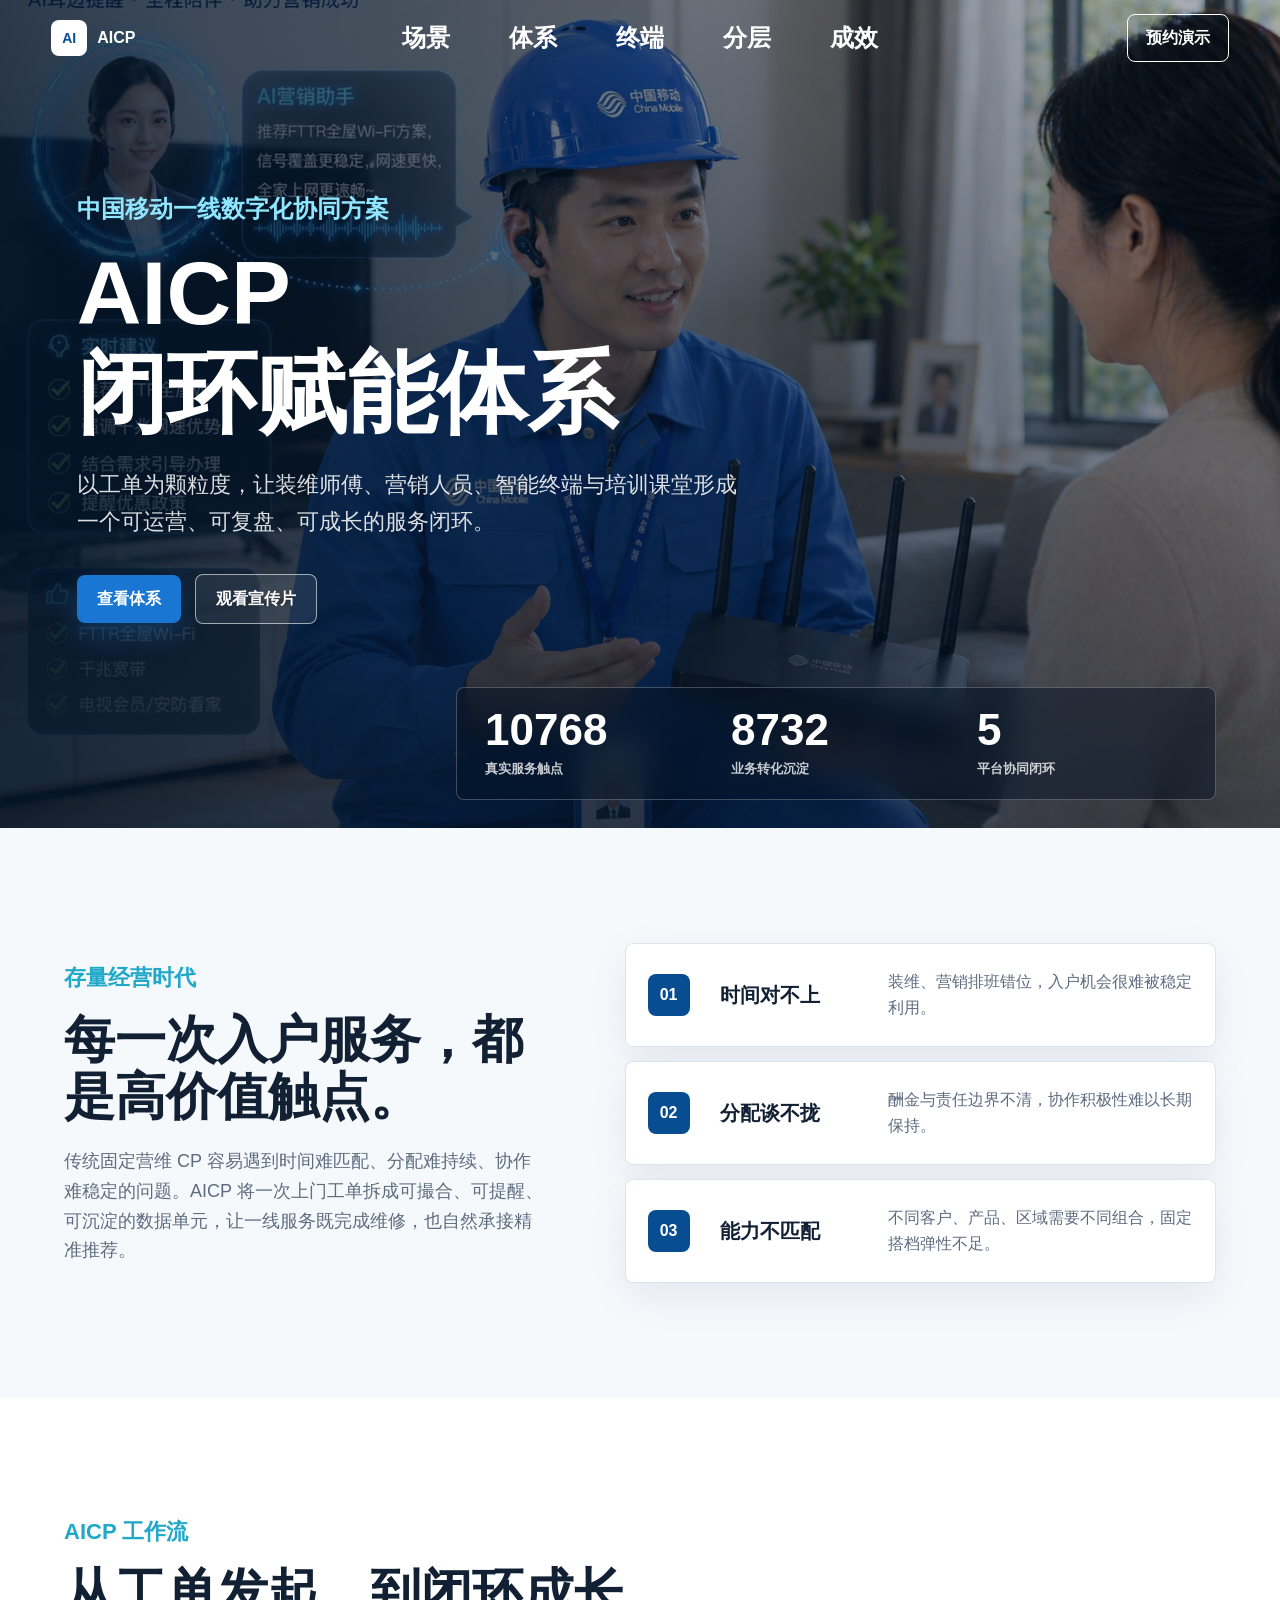
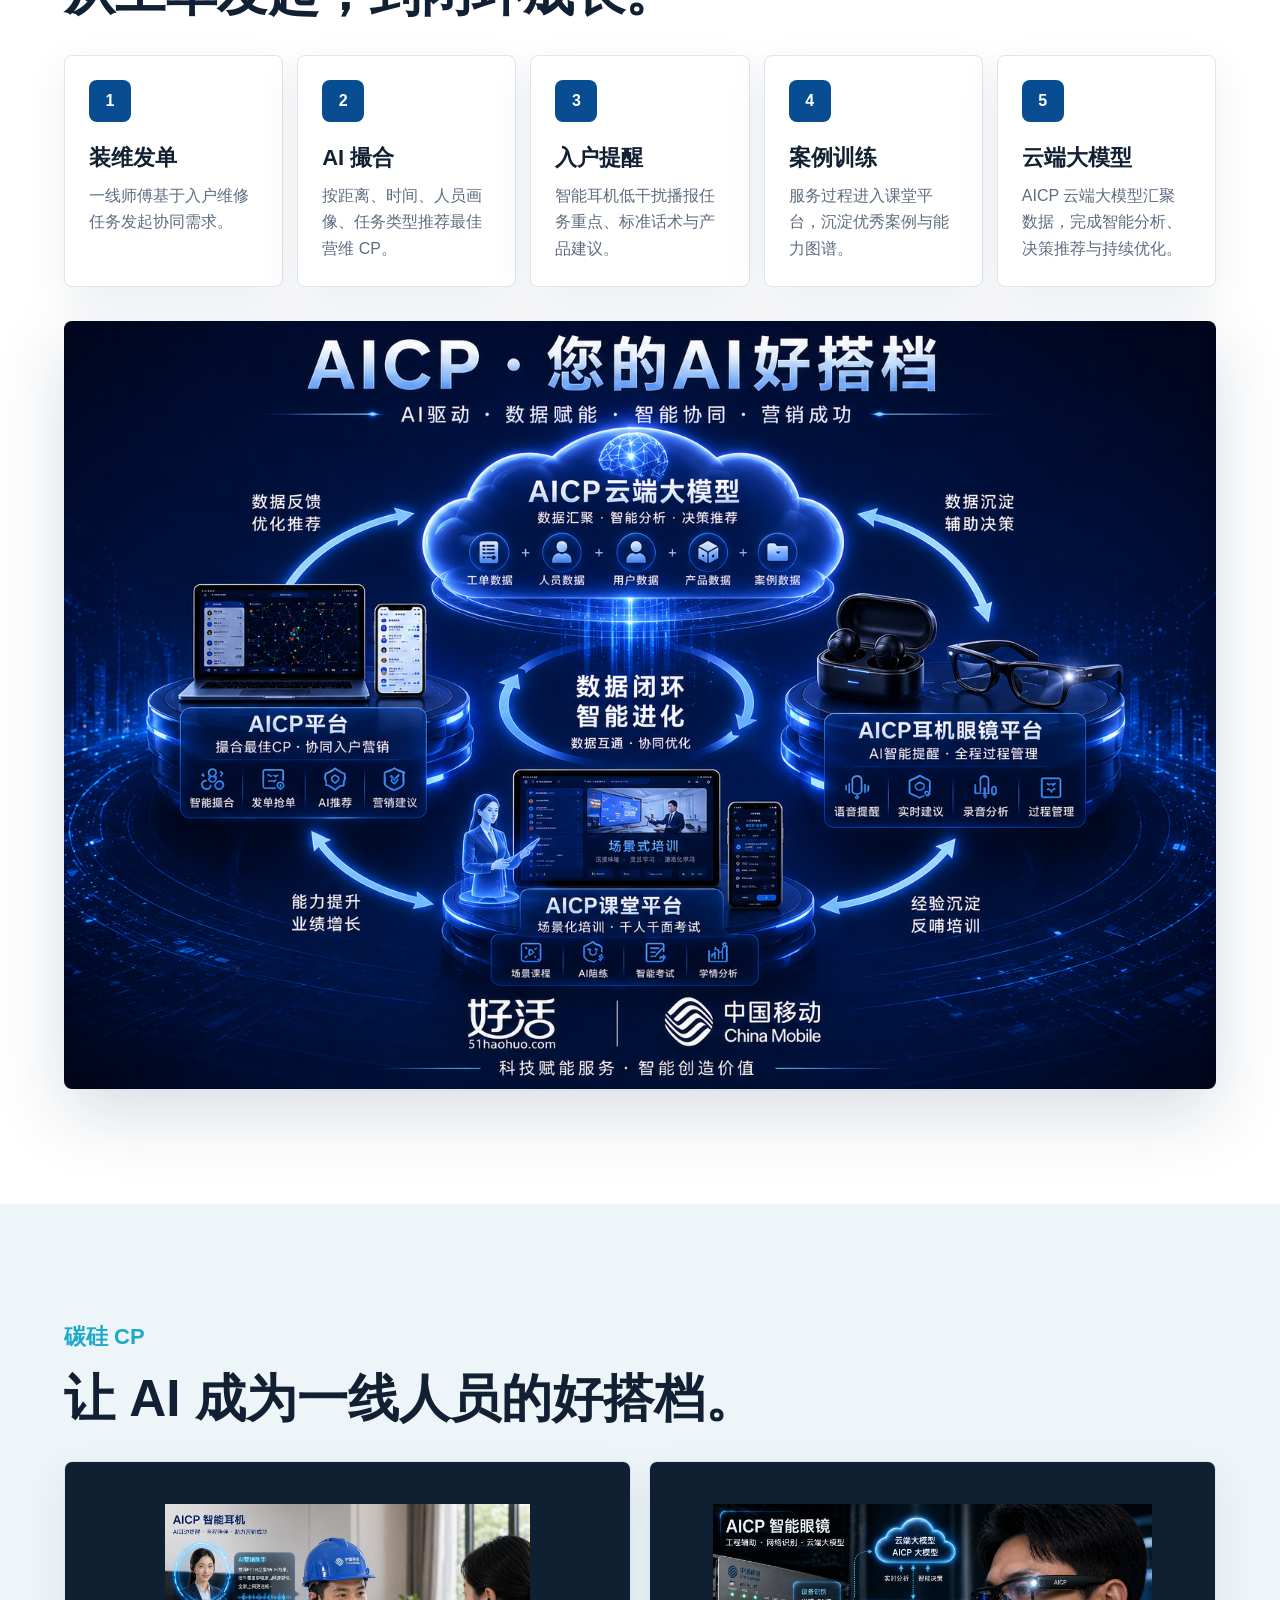
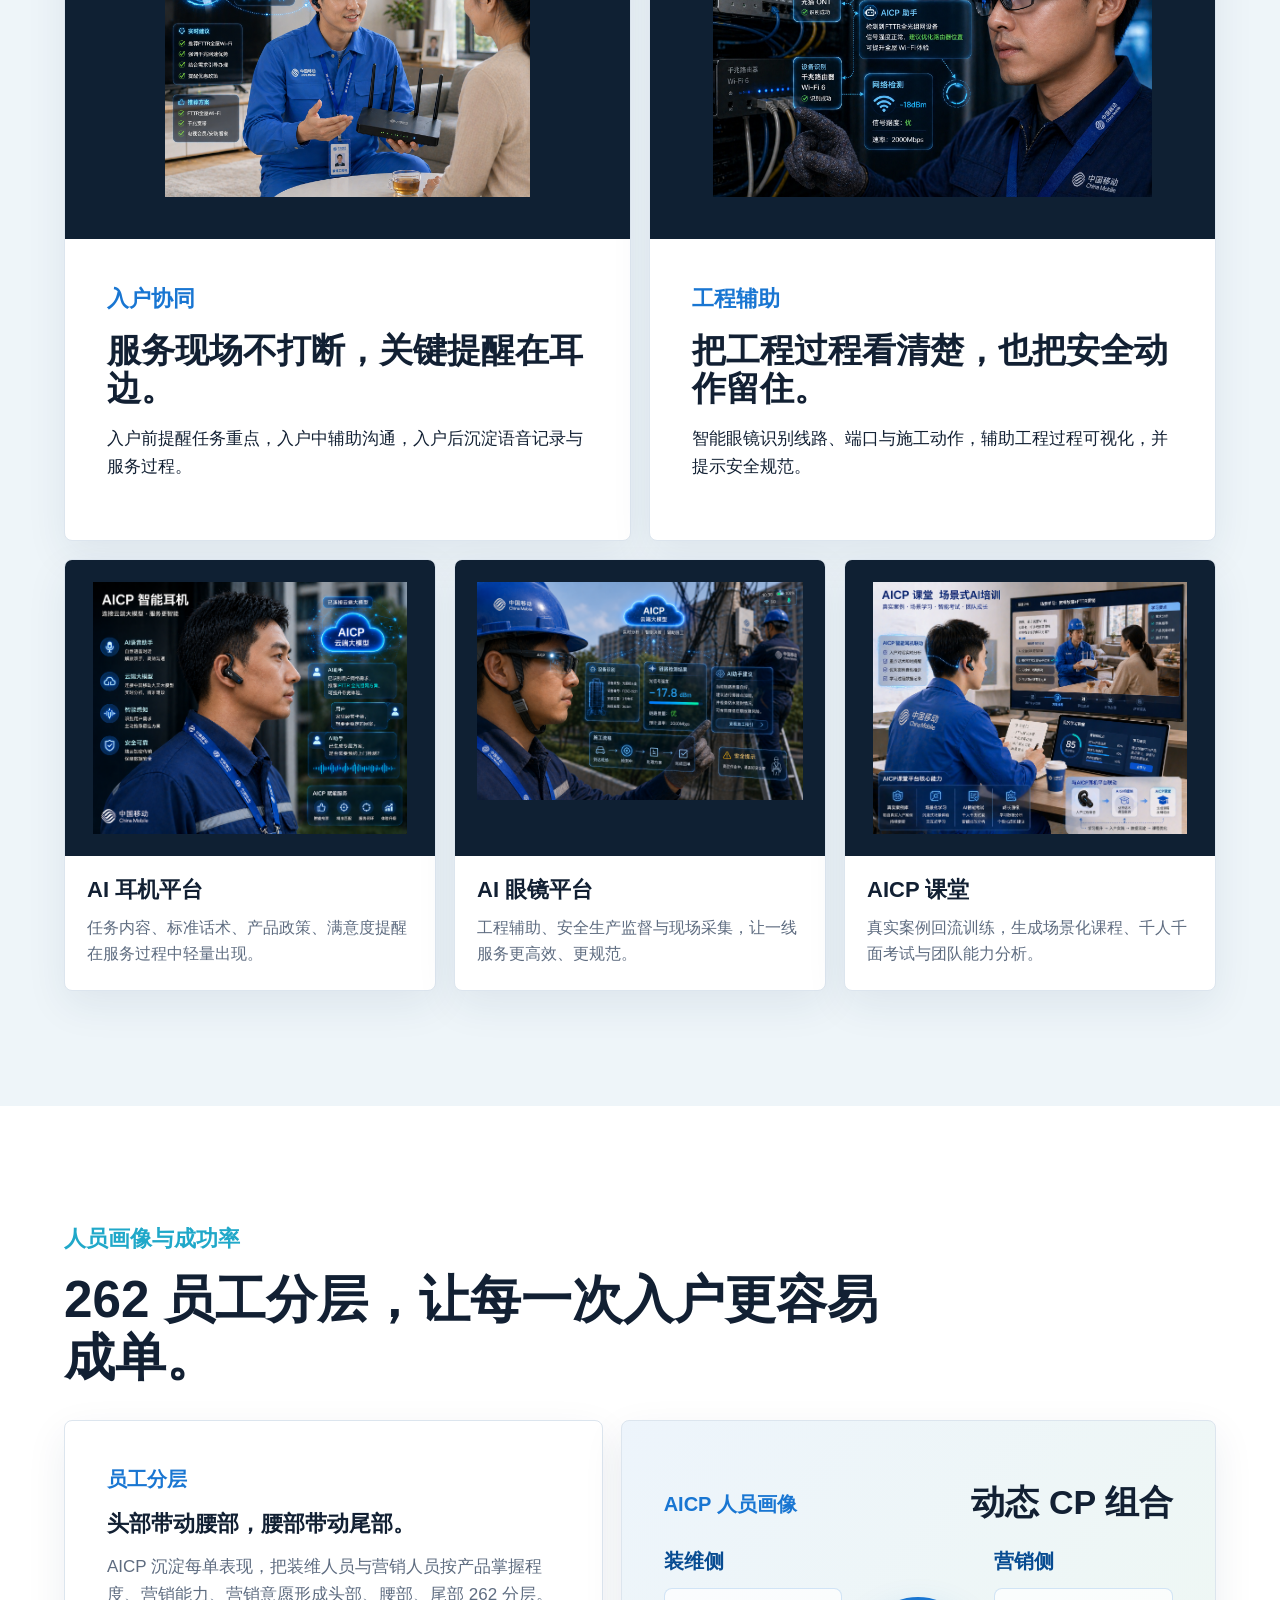
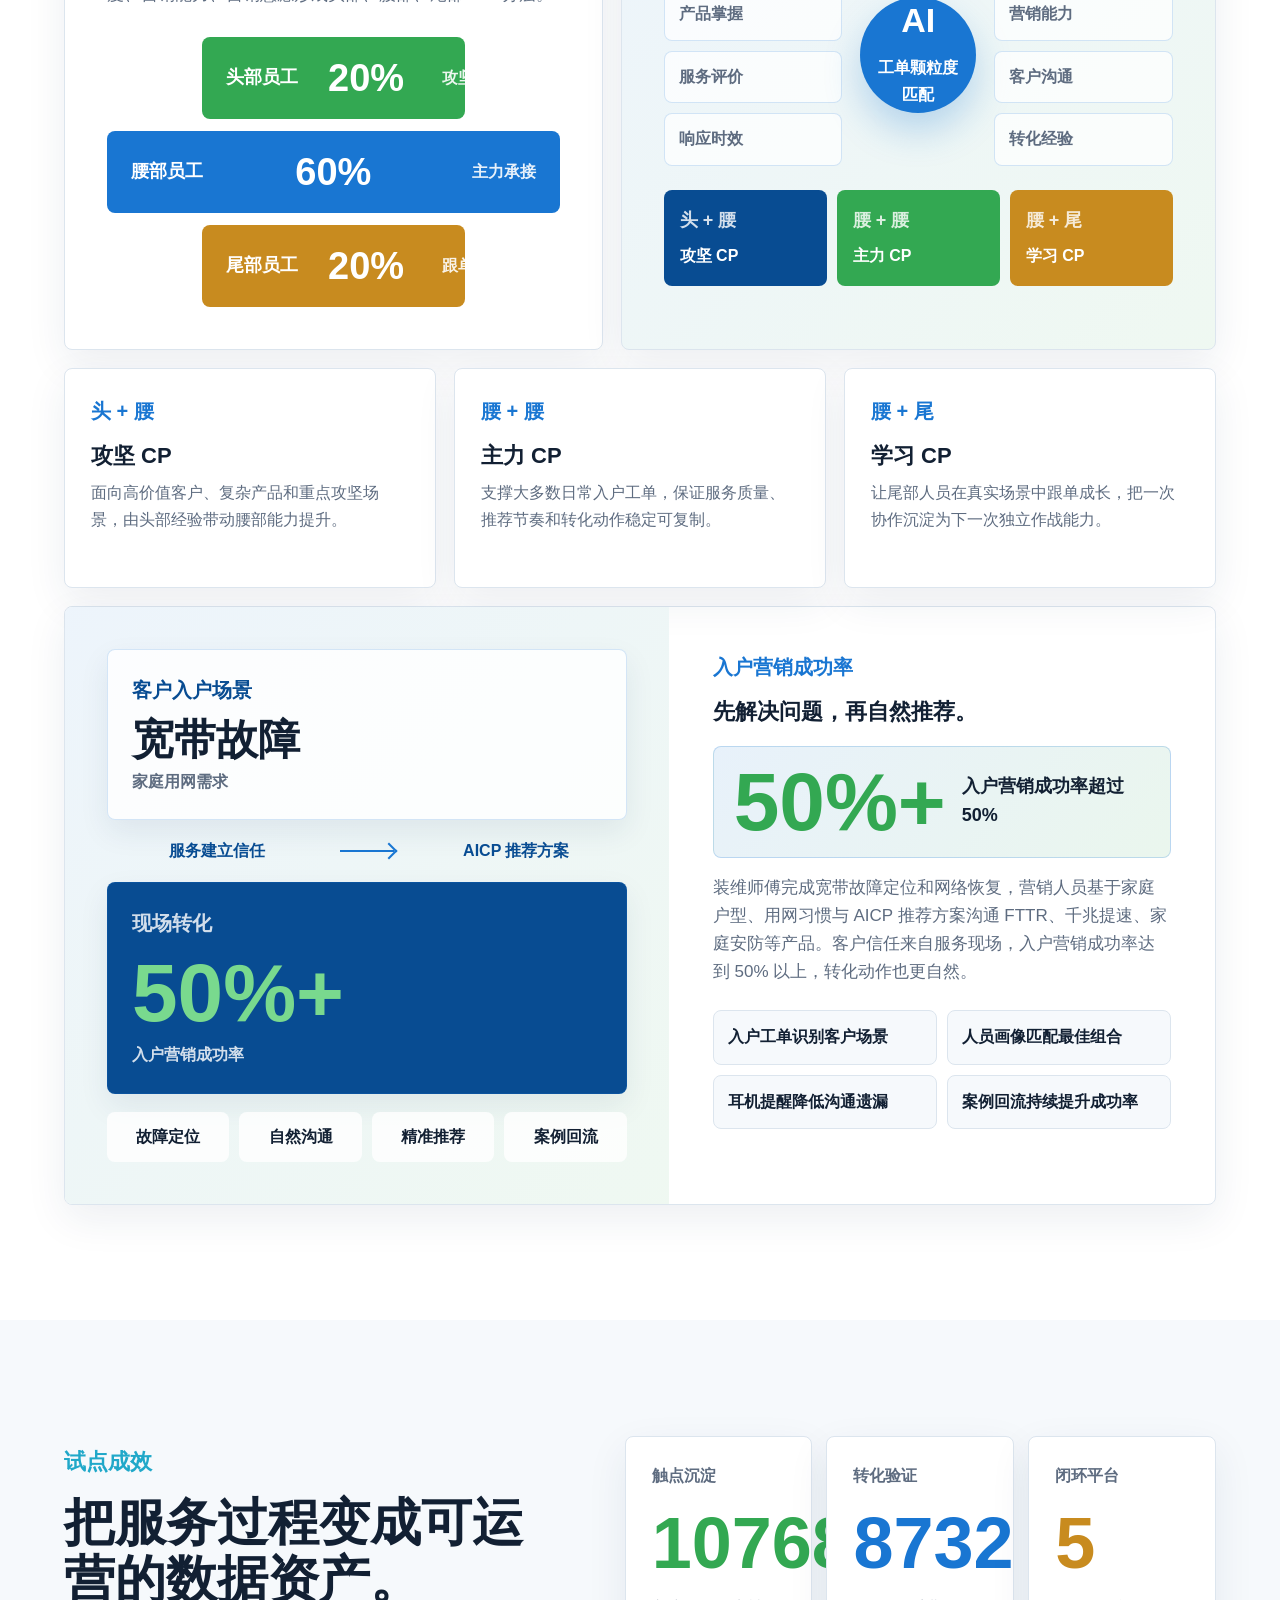
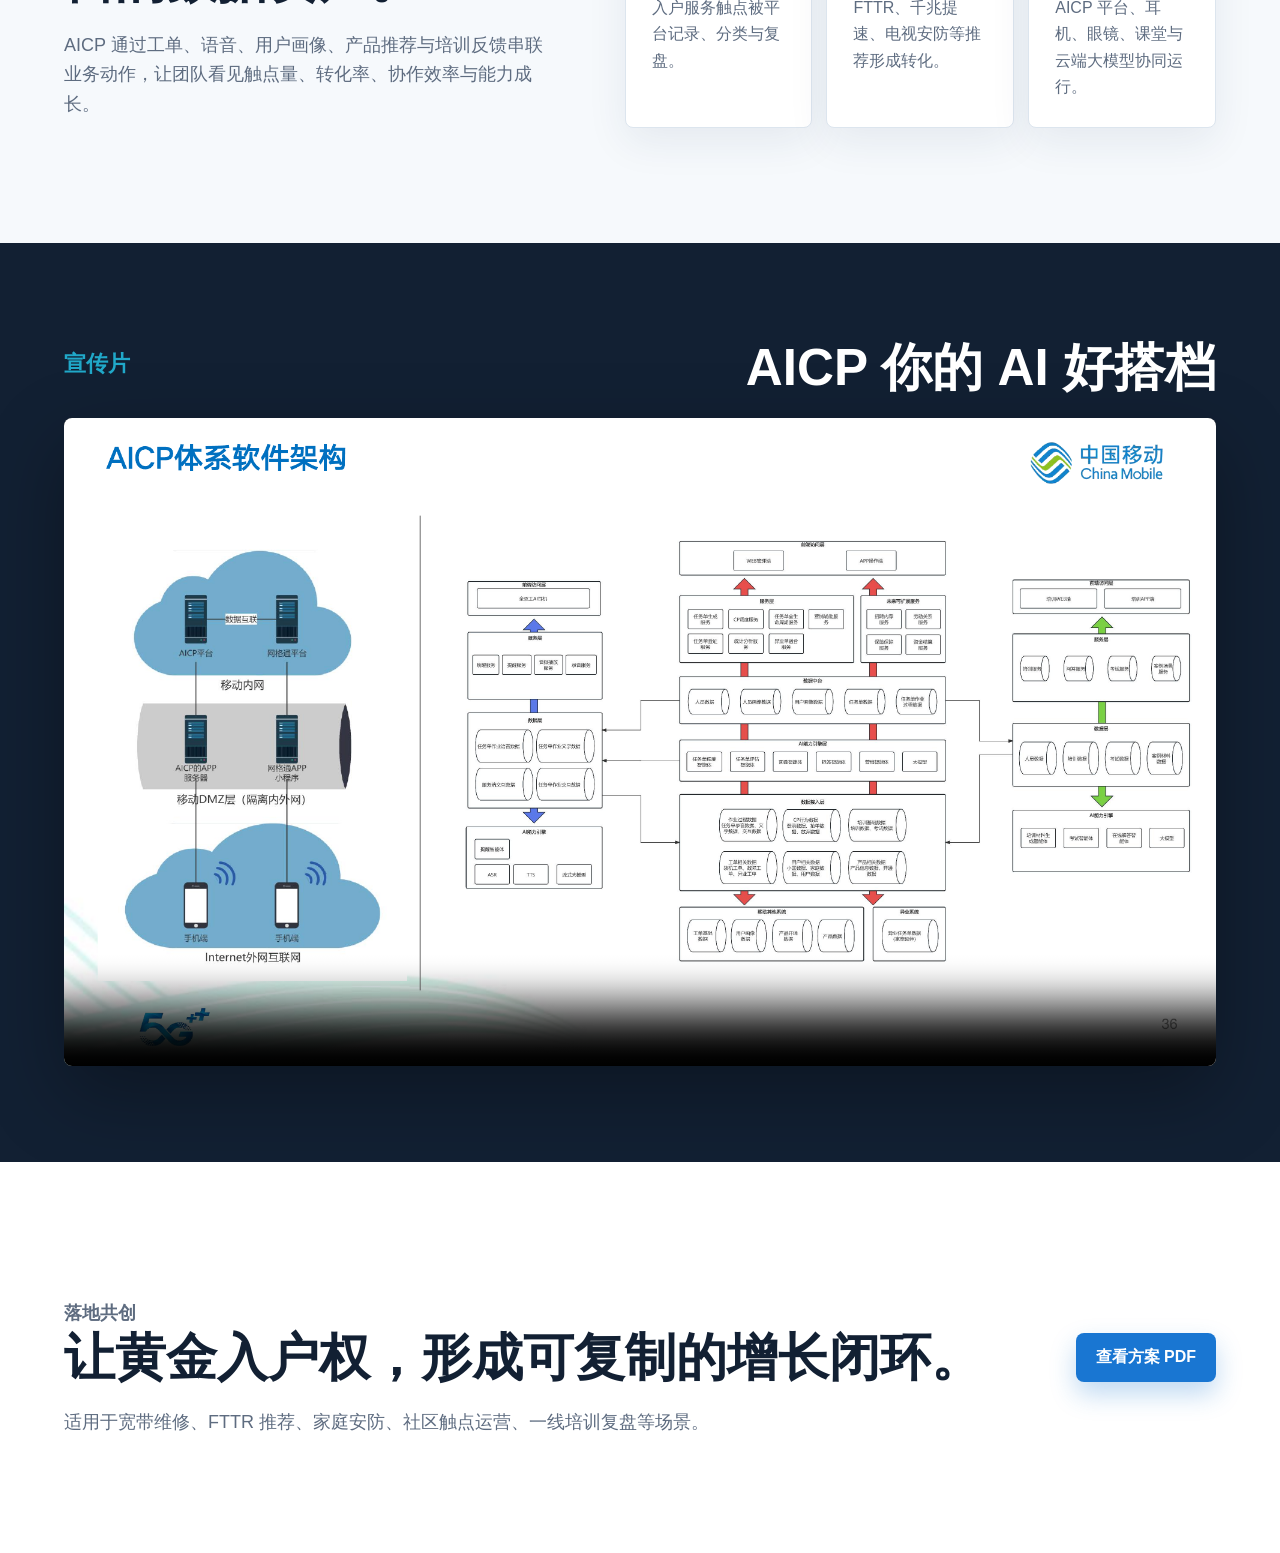
==== website/index.html @ f2d80633 "Add AICP promotional website" ====
<!doctype html>
<html lang="zh-CN">
  <head>
    <meta charset="UTF-8" />
    <meta name="viewport" content="width=device-width, initial-scale=1.0" />
    <title>AICP 闭环赋能体系</title>
    <meta
      name="description"
      content="AICP 以工单颗粒度撮合营维 CP，连接智能耳机、智能眼镜与课堂训练，帮助一线服务触点形成转化与成长闭环。"
    />
    <link rel="stylesheet" href="styles.css" />
  </head>
  <body>
    <header class="site-header" aria-label="主导航">
      <a class="brand" href="#top" aria-label="AICP 首页">
        <span class="brand-mark">AI</span>
        <span>AICP</span>
      </a>
      <nav class="nav-links" aria-label="页面导航">
        <a href="#challenge">场景</a>
        <a href="#system">体系</a>
        <a href="#devices">终端</a>
        <a href="#growth">分层</a>
        <a href="#results">成效</a>
      </nav>
      <a class="header-cta" href="#contact">预约演示</a>
    </header>

    <main id="top">
      <section class="hero" aria-labelledby="hero-title">
        <video
          class="hero-video"
          autoplay
          muted
          loop
          playsinline
          preload="auto"
          poster="../image/AI耳机入户营销.png"
        >
          <source src="../video/generated/hero/aicp_hero_earpiece_cloud_glasses_720p.mp4" type="video/mp4" />
        </video>
        <div class="hero-scrim" aria-hidden="true"></div>
        <div class="hero-content">
          <p class="eyebrow">中国移动一线数字化协同方案</p>
          <h1 id="hero-title">
            <span>AICP</span>
            <span>闭环赋能体系</span>
          </h1>
          <p class="hero-copy">
            以工单为颗粒度，让装维师傅、营销人员、智能终端与培训课堂形成一个可运营、可复盘、可成长的服务闭环。
          </p>
          <div class="hero-actions" aria-label="主要操作">
            <a class="primary-action" href="#system">查看体系</a>
            <a class="secondary-action" href="#film">观看宣传片</a>
          </div>
        </div>
        <div class="hero-metrics" aria-label="关键指标">
          <div>
            <strong>10768</strong>
            <span>真实服务触点</span>
          </div>
          <div>
            <strong>8732</strong>
            <span>业务转化沉淀</span>
          </div>
          <div>
            <strong>5</strong>
            <span>平台协同闭环</span>
          </div>
        </div>
      </section>

      <section id="challenge" class="section intro-grid">
        <div class="section-copy">
          <p class="eyebrow">存量经营时代</p>
          <h2>每一次入户服务，都是高价值触点。</h2>
          <p>
            传统固定营维 CP 容易遇到时间难匹配、分配难持续、协作难稳定的问题。AICP 将一次上门工单拆成可撮合、可提醒、可沉淀的数据单元，让一线服务既完成维修，也自然承接精准推荐。
          </p>
        </div>
        <div class="challenge-panel" aria-label="传统协作难点">
          <div class="issue">
            <span>01</span>
            <strong>时间对不上</strong>
            <p>装维、营销排班错位，入户机会很难被稳定利用。</p>
          </div>
          <div class="issue">
            <span>02</span>
            <strong>分配谈不拢</strong>
            <p>酬金与责任边界不清，协作积极性难以长期保持。</p>
          </div>
          <div class="issue">
            <span>03</span>
            <strong>能力不匹配</strong>
            <p>不同客户、产品、区域需要不同组合，固定搭档弹性不足。</p>
          </div>
        </div>
      </section>

      <section id="system" class="section system-section">
        <div class="section-heading">
          <p class="eyebrow">AICP 工作流</p>
          <h2>从工单发起，到闭环成长。</h2>
        </div>
        <div class="flow" aria-label="AICP 工作流程">
          <article class="flow-step">
            <span>1</span>
            <h3>装维发单</h3>
            <p>一线师傅基于入户维修任务发起协同需求。</p>
          </article>
          <article class="flow-step">
            <span>2</span>
            <h3>AI 撮合</h3>
            <p>按距离、时间、人员画像、任务类型推荐最佳营维 CP。</p>
          </article>
          <article class="flow-step">
            <span>3</span>
            <h3>入户提醒</h3>
            <p>智能耳机低干扰播报任务重点、标准话术与产品建议。</p>
          </article>
          <article class="flow-step">
            <span>4</span>
            <h3>案例训练</h3>
            <p>服务过程进入课堂平台，沉淀优秀案例与能力图谱。</p>
          </article>
          <article class="flow-step">
            <span>5</span>
            <h3>云端大模型</h3>
            <p>AICP 云端大模型汇聚数据，完成智能分析、决策推荐与持续优化。</p>
          </article>
        </div>
        <figure class="wide-visual">
          <img src="../image/AICP平台.png" alt="AICP 平台能力展示" />
        </figure>
      </section>

      <section id="devices" class="section device-section">
        <div class="section-heading">
          <p class="eyebrow">碳硅 CP</p>
          <h2>让 AI 成为一线人员的好搭档。</h2>
        </div>
        <div class="device-showcase">
          <article class="featured-device">
            <div class="image-frame">
              <img src="../image/AI耳机入户营销.png" alt="AI 耳机辅助入户营销" />
            </div>
            <div>
              <span>入户协同</span>
              <h3>服务现场不打断，关键提醒在耳边。</h3>
              <p>入户前提醒任务重点，入户中辅助沟通，入户后沉淀语音记录与服务过程。</p>
            </div>
          </article>
          <article class="featured-device reverse">
            <div class="image-frame">
              <img src="../image/AI眼镜机房场景.png" alt="AI 眼镜辅助机房巡检" />
            </div>
            <div>
              <span>工程辅助</span>
              <h3>把工程过程看清楚，也把安全动作留住。</h3>
              <p>智能眼镜识别线路、端口与施工动作，辅助工程过程可视化，并提示安全规范。</p>
            </div>
          </article>
        </div>
        <div class="device-grid compact-gallery">
          <article class="device">
            <div class="image-frame">
              <img src="../image/AI耳机.png" alt="AI 耳机平台展示" />
            </div>
            <div>
              <h3>AI 耳机平台</h3>
              <p>任务内容、标准话术、产品政策、满意度提醒在服务过程中轻量出现。</p>
            </div>
          </article>
          <article class="device">
            <div class="image-frame">
              <img src="../image/AI眼镜工程场景.png" alt="AI 眼镜辅助工程现场" />
            </div>
            <div>
              <h3>AI 眼镜平台</h3>
              <p>工程辅助、安全生产监督与现场采集，让一线服务更高效、更规范。</p>
            </div>
          </article>
          <article class="device">
            <div class="image-frame">
              <img src="../image/AICP课堂.png" alt="AICP 课堂培训场景" />
            </div>
            <div>
              <h3>AICP 课堂</h3>
              <p>真实案例回流训练，生成场景化课程、千人千面考试与团队能力分析。</p>
            </div>
          </article>
        </div>
      </section>

      <section id="growth" class="section growth-section">
        <div class="section-heading">
          <p class="eyebrow">人员画像与成功率</p>
          <h2>262 员工分层，让每一次入户更容易成单。</h2>
        </div>
        <div class="growth-grid">
          <article class="persona-panel">
            <div class="persona-copy">
              <span class="panel-label">员工分层</span>
              <h3>头部带动腰部，腰部带动尾部。</h3>
              <p>
                AICP 沉淀每单表现，把装维人员与营销人员按产品掌握程度、营销能力、营销意愿形成头部、腰部、尾部 262 分层。
              </p>
            </div>
            <div class="tier-chart" aria-label="262 员工分层">
              <div class="tier tier-top">
                <span>头部员工</span>
                <strong>20%</strong>
                <em>攻坚带教</em>
              </div>
              <div class="tier tier-middle">
                <span>腰部员工</span>
                <strong>60%</strong>
                <em>主力承接</em>
              </div>
              <div class="tier tier-bottom">
                <span>尾部员工</span>
                <strong>20%</strong>
                <em>跟单成长</em>
              </div>
            </div>
          </article>
          <div class="growth-visual" aria-label="人员画像与动态组合示意">
            <div class="visual-title">
              <span>AICP 人员画像</span>
              <strong>动态 CP 组合</strong>
            </div>
            <div class="match-map">
              <div class="role-column">
                <span>装维侧</span>
                <em>产品掌握</em>
                <em>服务评价</em>
                <em>响应时效</em>
              </div>
              <div class="match-core">
                <strong>AI</strong>
                <span>工单颗粒度匹配</span>
              </div>
              <div class="role-column">
                <span>营销侧</span>
                <em>营销能力</em>
                <em>客户沟通</em>
                <em>转化经验</em>
              </div>
            </div>
            <div class="match-lines">
              <div><span>头 + 腰</span><strong>攻坚 CP</strong></div>
              <div><span>腰 + 腰</span><strong>主力 CP</strong></div>
              <div><span>腰 + 尾</span><strong>学习 CP</strong></div>
            </div>
          </div>
        </div>
        <div class="cp-grid" aria-label="动态 CP 组合">
          <article>
            <span>头 + 腰</span>
            <h3>攻坚 CP</h3>
            <p>面向高价值客户、复杂产品和重点攻坚场景，由头部经验带动腰部能力提升。</p>
          </article>
          <article>
            <span>腰 + 腰</span>
            <h3>主力 CP</h3>
            <p>支撑大多数日常入户工单，保证服务质量、推荐节奏和转化动作稳定可复制。</p>
          </article>
          <article>
            <span>腰 + 尾</span>
            <h3>学习 CP</h3>
            <p>让尾部人员在真实场景中跟单成长，把一次协作沉淀为下一次独立作战能力。</p>
          </article>
        </div>
        <div class="conversion-scene">
          <div class="home-visit-visual" aria-label="入户营销成功率闭环示意">
            <div class="home-card customer-card">
              <span>客户入户场景</span>
              <strong>宽带故障</strong>
              <em>家庭用网需求</em>
            </div>
            <div class="home-flow">
              <span>服务建立信任</span>
              <i></i>
              <span>AICP 推荐方案</span>
            </div>
            <div class="home-card result-card">
              <span>现场转化</span>
              <strong>50%+</strong>
              <em>入户营销成功率</em>
            </div>
            <div class="home-actions">
              <span>故障定位</span>
              <span>自然沟通</span>
              <span>精准推荐</span>
              <span>案例回流</span>
            </div>
          </div>
          <div>
            <span class="panel-label">入户营销成功率</span>
            <h3>先解决问题，再自然推荐。</h3>
            <div class="success-rate" aria-label="入户营销成功率超过百分之五十">
              <strong>50%+</strong>
              <span>入户营销成功率超过 50%</span>
            </div>
            <p>
              装维师傅完成宽带故障定位和网络恢复，营销人员基于家庭户型、用网习惯与 AICP 推荐方案沟通 FTTR、千兆提速、家庭安防等产品。客户信任来自服务现场，入户营销成功率达到 50% 以上，转化动作也更自然。
            </p>
            <ul class="conversion-points">
              <li>入户工单识别客户场景</li>
              <li>人员画像匹配最佳组合</li>
              <li>耳机提醒降低沟通遗漏</li>
              <li>案例回流持续提升成功率</li>
            </ul>
          </div>
        </div>
      </section>

      <section id="results" class="section results-section">
        <div class="section-copy">
          <p class="eyebrow">试点成效</p>
          <h2>把服务过程变成可运营的数据资产。</h2>
          <p>
            AICP 通过工单、语音、用户画像、产品推荐与培训反馈串联业务动作，让团队看见触点量、转化率、协作效率与能力成长。
          </p>
        </div>
        <div class="result-board" aria-label="试点数据">
          <div class="result-stat accent-green">
            <span>触点沉淀</span>
            <strong>10768</strong>
            <p>入户服务触点被平台记录、分类与复盘。</p>
          </div>
          <div class="result-stat accent-blue">
            <span>转化验证</span>
            <strong>8732</strong>
            <p>FTTR、千兆提速、电视安防等推荐形成转化。</p>
          </div>
          <div class="result-stat accent-gold">
            <span>闭环平台</span>
            <strong>5</strong>
            <p>AICP 平台、耳机、眼镜、课堂与云端大模型协同运行。</p>
          </div>
        </div>
      </section>

      <section id="film" class="film-section" aria-labelledby="film-title">
        <div class="film-copy">
          <p class="eyebrow">宣传片</p>
          <h2 id="film-title">AICP 你的 AI 好搭档</h2>
        </div>
        <video class="film-video" controls poster="../video/seedance2_aicp_refs/08_architecture-36.png">
          <source src="../video/client_review/aicp_full_s01_s08_client_preview/AICP宣传片_1-8镜头_硬字幕版.mp4" type="video/mp4" />
        </video>
      </section>

      <section id="contact" class="section contact-section">
        <div>
          <p class="eyebrow">落地共创</p>
          <h2>让黄金入户权，形成可复制的增长闭环。</h2>
          <p>
            适用于宽带维修、FTTR 推荐、家庭安防、社区触点运营、一线培训复盘等场景。
          </p>
        </div>
        <a class="primary-action" href="../AICP平台202604.pdf">查看方案 PDF</a>
      </section>
    </main>

    <script src="script.js"></script>
  </body>
</html>
---- website/styles.css ----
:root {
  color-scheme: light;
  --ink: #122033;
  --muted: #5e6c80;
  --line: #dce5ee;
  --bg: #f6f9fc;
  --white: #ffffff;
  --blue: #1976d2;
  --blue-deep: #084c92;
  --cyan: #20a8c9;
  --green: #33a852;
  --gold: #c88b1f;
  --shadow: 0 24px 70px rgba(14, 39, 75, 0.16);
}

* {
  box-sizing: border-box;
}

html {
  scroll-behavior: smooth;
}

body {
  margin: 0;
  font-family:
    Inter, "PingFang SC", "Microsoft YaHei", "Helvetica Neue", Arial, sans-serif;
  color: var(--ink);
  background: var(--bg);
  line-height: 1.65;
}

img,
video {
  display: block;
  max-width: 100%;
}

a {
  color: inherit;
  text-decoration: none;
}

.site-header {
  position: fixed;
  z-index: 20;
  top: 0;
  left: 0;
  right: 0;
  display: grid;
  grid-template-columns: 1fr auto 1fr;
  align-items: center;
  gap: 24px;
  min-height: 72px;
  padding: 14px clamp(18px, 4vw, 56px);
  color: #fff;
  transition:
    background 180ms ease,
    color 180ms ease,
    box-shadow 180ms ease;
}

.site-header.is-scrolled {
  color: var(--ink);
  background: rgba(255, 255, 255, 0.92);
  box-shadow: 0 8px 28px rgba(12, 35, 60, 0.12);
  backdrop-filter: blur(16px);
}

.brand,
.nav-links,
.hero-actions,
.hero-metrics,
.contact-section {
  display: flex;
  align-items: center;
}

.brand {
  gap: 10px;
  font-weight: 800;
  letter-spacing: 0;
}

.brand-mark {
  display: inline-grid;
  place-items: center;
  width: 36px;
  height: 36px;
  border-radius: 8px;
  background: #fff;
  color: var(--blue-deep);
  font-size: 14px;
}

.site-header.is-scrolled .brand-mark {
  color: #fff;
  background: var(--blue);
}

.nav-links {
  justify-content: center;
  gap: clamp(34px, 4.6vw, 70px);
  font-size: clamp(24px, 1.45vw, 28px);
  font-weight: 900;
}

.header-cta {
  justify-self: end;
  padding: 10px 18px;
  border: 1px solid currentColor;
  border-radius: 8px;
  font-size: 16px;
  font-weight: 800;
}

.hero {
  position: relative;
  min-height: 92vh;
  overflow: hidden;
  color: #fff;
  background: #102846;
}

.hero-video,
.hero-scrim {
  position: absolute;
  inset: 0;
  width: 100%;
  height: 100%;
}

.hero-video {
  object-fit: cover;
}

.hero-scrim {
  background:
    linear-gradient(90deg, rgba(4, 22, 43, 0.78) 0%, rgba(4, 22, 43, 0.44) 45%, rgba(4, 22, 43, 0.14) 100%),
    linear-gradient(180deg, rgba(5, 18, 36, 0.18) 0%, rgba(5, 18, 36, 0.62) 100%);
}

.hero-content {
  position: relative;
  z-index: 1;
  width: min(780px, calc(100% - 36px));
  padding: 21vh 0 170px clamp(18px, 6vw, 86px);
}

.eyebrow {
  margin: 0 0 14px;
  color: var(--cyan);
  font-size: 22px;
  font-weight: 900;
  letter-spacing: 0;
}

.hero .eyebrow {
  color: #8ee7ff;
  font-size: clamp(24px, 1.8vw, 32px);
}

h1,
h2,
h3,
p {
  overflow-wrap: anywhere;
}

h1,
h2,
h3 {
  margin: 0;
  line-height: 1.12;
  letter-spacing: 0;
}

h1 {
  max-width: 720px;
  font-size: clamp(46px, 7vw, 92px);
}

h1 span {
  display: block;
}

h2 {
  font-size: clamp(30px, 4vw, 54px);
}

h3 {
  font-size: 22px;
}

.hero-copy {
  max-width: 660px;
  margin: 24px 0 0;
  color: rgba(255, 255, 255, 0.86);
  font-size: clamp(17px, 2vw, 22px);
}

.hero-actions {
  gap: 14px;
  flex-wrap: wrap;
  margin-top: 34px;
}

.primary-action,
.secondary-action {
  display: inline-flex;
  align-items: center;
  justify-content: center;
  min-height: 46px;
  padding: 11px 20px;
  border-radius: 8px;
  font-weight: 900;
}

.primary-action {
  color: #fff;
  background: var(--blue);
  box-shadow: 0 12px 26px rgba(25, 118, 210, 0.28);
}

.secondary-action {
  border: 1px solid rgba(255, 255, 255, 0.58);
  color: #fff;
  background: rgba(255, 255, 255, 0.08);
}

.hero-metrics {
  position: absolute;
  z-index: 2;
  right: clamp(18px, 5vw, 70px);
  bottom: 28px;
  width: min(760px, calc(100% - 36px));
  justify-content: space-between;
  gap: 12px;
  padding: 16px;
  border: 1px solid rgba(255, 255, 255, 0.24);
  border-radius: 8px;
  background: rgba(5, 20, 38, 0.48);
  backdrop-filter: blur(14px);
}

.hero-metrics div {
  flex: 1;
  min-width: 0;
  padding: 4px 12px;
}

.hero-metrics strong {
  display: block;
  font-size: clamp(26px, 4vw, 44px);
  line-height: 1;
}

.hero-metrics span {
  display: block;
  margin-top: 6px;
  color: rgba(255, 255, 255, 0.78);
  font-size: 13px;
  font-weight: 700;
}

.section {
  padding: clamp(70px, 9vw, 128px) clamp(18px, 5vw, 72px);
}

.intro-grid,
.results-section,
.contact-section {
  display: grid;
  grid-template-columns: minmax(0, 0.9fr) minmax(320px, 1.1fr);
  gap: clamp(32px, 6vw, 84px);
  align-items: center;
}

.section-copy p:not(.eyebrow),
.contact-section p {
  max-width: 690px;
  margin: 22px 0 0;
  color: var(--muted);
  font-size: 18px;
}

.challenge-panel,
.result-board {
  display: grid;
  gap: 14px;
}

.issue,
.flow-step,
.device,
.result-stat {
  border: 1px solid var(--line);
  border-radius: 8px;
  background: var(--white);
  box-shadow: 0 14px 40px rgba(21, 48, 85, 0.08);
}

.issue {
  display: grid;
  grid-template-columns: 54px 150px 1fr;
  gap: 18px;
  align-items: center;
  min-height: 104px;
  padding: 22px;
}

.issue span,
.flow-step span {
  display: inline-grid;
  place-items: center;
  width: 42px;
  height: 42px;
  border-radius: 8px;
  color: #fff;
  background: var(--blue-deep);
  font-weight: 900;
}

.issue strong {
  font-size: 20px;
}

.issue p,
.flow-step p,
.device p,
.result-stat p {
  margin: 0;
  color: var(--muted);
}

.system-section {
  background: #fff;
}

.section-heading {
  max-width: 820px;
  margin-bottom: 34px;
}

.flow {
  display: grid;
  grid-template-columns: repeat(5, minmax(0, 1fr));
  gap: 14px;
}

.flow-step {
  min-height: 230px;
  padding: 24px;
}

.flow-step h3 {
  margin: 24px 0 12px;
}

.wide-visual {
  margin: 34px 0 0;
  overflow: hidden;
  border-radius: 8px;
  background: #f6f9fc;
  box-shadow: var(--shadow);
}

.wide-visual img {
  width: 100%;
  aspect-ratio: 3 / 2;
  object-fit: contain;
  object-position: center;
}

.device-section {
  background: #eef5f9;
}

.device-section .eyebrow,
.featured-device span {
  font-size: 22px;
}

.growth-section {
  background: #fff;
}

.device-showcase,
.device-grid {
  display: grid;
  gap: 18px;
}

.device-showcase {
  grid-template-columns: repeat(2, minmax(0, 1fr));
  margin-bottom: 18px;
}

.device-grid {
  grid-template-columns: repeat(3, minmax(0, 1fr));
}

.featured-device,
.device {
  overflow: hidden;
  border: 1px solid var(--line);
  border-radius: 8px;
  background: var(--white);
  box-shadow: 0 14px 40px rgba(21, 48, 85, 0.08);
}

.featured-device {
  display: flex;
  flex-direction: column;
}

.featured-device.reverse {
  display: flex;
}

.image-frame {
  position: relative;
  overflow: hidden;
  aspect-ratio: 3 / 2;
  background: #0f2033;
  display: flex;
  align-items: flex-start;
  justify-content: center;
}

.device .image-frame {
  aspect-ratio: 5 / 4;
}

.image-frame img {
  width: 100%;
  height: 100%;
  object-fit: contain;
  object-position: top center;
}

.featured-device div,
.device div {
  padding: 22px;
}

.featured-device div {
  display: flex;
  flex-direction: column;
  justify-content: center;
  padding: clamp(24px, 4vw, 42px);
}

.featured-device span {
  margin-bottom: 14px;
  color: var(--blue);
  font-weight: 900;
}

.featured-device h3 {
  font-size: clamp(24px, 3vw, 34px);
}

.featured-device p {
  margin-top: 18px;
  font-size: 17px;
}

.device h3 {
  margin-bottom: 12px;
}

.result-board {
  grid-template-columns: repeat(3, minmax(0, 1fr));
}

.result-stat {
  min-height: 230px;
  padding: 26px;
}

.result-stat span {
  display: block;
  color: var(--muted);
  font-weight: 800;
}

.result-stat strong {
  display: block;
  margin: 18px 0 16px;
  font-size: clamp(44px, 6vw, 72px);
  line-height: 1;
}

.accent-green strong {
  color: var(--green);
}

.accent-blue strong {
  color: var(--blue);
}

.accent-gold strong {
  color: var(--gold);
}

.growth-grid {
  display: grid;
  grid-template-columns: minmax(0, 0.95fr) minmax(360px, 1.05fr);
  gap: 18px;
  align-items: stretch;
}

.persona-panel,
.growth-visual,
.cp-grid article,
.conversion-scene {
  overflow: hidden;
  border: 1px solid var(--line);
  border-radius: 8px;
  background: var(--white);
  box-shadow: 0 14px 40px rgba(21, 48, 85, 0.08);
}

.growth-visual,
.home-visit-visual {
  background:
    linear-gradient(135deg, rgba(25, 118, 210, 0.08), rgba(51, 168, 82, 0.08)),
    #fff;
}

.persona-panel {
  display: grid;
  grid-template-rows: auto 1fr;
  min-height: 460px;
  padding: clamp(24px, 4vw, 42px);
}

.persona-copy p,
.conversion-scene p {
  margin: 16px 0 0;
  color: var(--muted);
  font-size: 17px;
}

.panel-label,
.cp-grid span {
  display: inline-block;
  margin-bottom: 16px;
  color: var(--blue);
  font-size: 20px;
  font-weight: 900;
}

.tier-chart {
  display: grid;
  align-content: center;
  justify-items: center;
  gap: 12px;
  margin-top: 28px;
}

.tier {
  display: grid;
  grid-template-columns: minmax(84px, 1fr) auto minmax(84px, 1fr);
  align-items: center;
  gap: 18px;
  min-height: 82px;
  padding: 16px 24px;
  border-radius: 8px;
  color: #fff;
  text-align: center;
}

.tier strong {
  font-size: 38px;
  line-height: 1;
}

.tier span {
  text-align: left;
  font-size: 18px;
  font-weight: 900;
}

.tier em {
  text-align: right;
  font-style: normal;
  font-weight: 900;
  opacity: 0.9;
}

.tier-top,
.tier-bottom {
  width: 58%;
  background: var(--green);
}

.tier-middle {
  width: 100%;
  background: var(--blue);
}

.tier-bottom {
  background: var(--gold);
}

.growth-visual {
  display: grid;
  align-content: center;
  gap: 24px;
  min-height: 460px;
  padding: clamp(24px, 4vw, 42px);
}

.visual-title {
  display: flex;
  align-items: end;
  justify-content: space-between;
  gap: 20px;
}

.visual-title span {
  color: var(--blue);
  font-size: 20px;
  font-weight: 900;
}

.visual-title strong {
  font-size: clamp(24px, 3vw, 34px);
  line-height: 1.1;
}

.match-map {
  display: grid;
  grid-template-columns: minmax(0, 1fr) 116px minmax(0, 1fr);
  align-items: center;
  gap: 18px;
}

.role-column {
  display: grid;
  gap: 10px;
}

.role-column span,
.home-card span {
  color: var(--blue-deep);
  font-size: 20px;
  font-weight: 900;
}

.role-column em {
  padding: 12px 14px;
  border: 1px solid rgba(25, 118, 210, 0.18);
  border-radius: 8px;
  color: var(--muted);
  background: rgba(255, 255, 255, 0.72);
  font-style: normal;
  font-weight: 800;
}

.match-core {
  display: grid;
  place-items: center;
  gap: 8px;
  min-height: 116px;
  border-radius: 50%;
  color: #fff;
  background: var(--blue);
  box-shadow: 0 18px 36px rgba(25, 118, 210, 0.26);
  text-align: center;
}

.match-core strong {
  font-size: 34px;
  line-height: 1;
}

.match-core span {
  width: min-content;
  min-width: 92px;
  font-size: 16px;
  font-weight: 900;
}

.match-lines {
  display: grid;
  grid-template-columns: repeat(3, minmax(0, 1fr));
  gap: 10px;
}

.match-lines div {
  min-height: 86px;
  padding: 16px;
  border-radius: 8px;
  color: #fff;
  background: var(--blue-deep);
}

.match-lines div:nth-child(2) {
  background: var(--green);
}

.match-lines div:nth-child(3) {
  background: var(--gold);
}

.match-lines span,
.match-lines strong {
  display: block;
}

.match-lines span {
  margin-bottom: 8px;
  font-size: 18px;
  font-weight: 900;
  opacity: 0.82;
}

.cp-grid {
  display: grid;
  grid-template-columns: repeat(3, minmax(0, 1fr));
  gap: 18px;
  margin-top: 18px;
}

.cp-grid article {
  min-height: 220px;
  padding: 26px;
}

.cp-grid h3 {
  margin-bottom: 12px;
}

.cp-grid p {
  margin: 0;
  color: var(--muted);
}

.conversion-scene {
  display: grid;
  grid-template-columns: minmax(0, 1.05fr) minmax(320px, 0.95fr);
  gap: 0;
  margin-top: 18px;
}

.home-visit-visual {
  display: grid;
  align-content: center;
  gap: 18px;
  min-height: 520px;
  padding: clamp(24px, 4vw, 42px);
}

.conversion-scene > div:last-child {
  padding: clamp(26px, 4vw, 44px);
}

.home-card {
  padding: 24px;
  border: 1px solid rgba(25, 118, 210, 0.18);
  border-radius: 8px;
  background: rgba(255, 255, 255, 0.82);
  box-shadow: 0 12px 30px rgba(21, 48, 85, 0.08);
}

.home-card strong {
  display: block;
  margin: 12px 0 8px;
  font-size: clamp(28px, 4vw, 42px);
  line-height: 1;
}

.home-card em {
  color: var(--muted);
  font-style: normal;
  font-weight: 800;
}

.result-card {
  color: #fff;
  background: var(--blue-deep);
}

.result-card span,
.result-card em {
  color: rgba(255, 255, 255, 0.82);
}

.result-card strong {
  color: #79d98e;
  font-size: clamp(54px, 7vw, 82px);
}

.home-flow {
  display: grid;
  grid-template-columns: 1fr 54px 1fr;
  align-items: center;
  gap: 12px;
  color: var(--blue-deep);
  font-weight: 900;
  text-align: center;
}

.home-flow i {
  height: 2px;
  background: var(--blue);
  position: relative;
}

.home-flow i::after {
  content: "";
  position: absolute;
  top: 50%;
  right: -1px;
  width: 10px;
  height: 10px;
  border-top: 2px solid var(--blue);
  border-right: 2px solid var(--blue);
  transform: translateY(-50%) rotate(45deg);
}

.home-actions {
  display: grid;
  grid-template-columns: repeat(4, minmax(0, 1fr));
  gap: 10px;
}

.home-actions span {
  min-height: 48px;
  padding: 12px 10px;
  border-radius: 8px;
  color: var(--ink);
  background: rgba(255, 255, 255, 0.82);
  font-size: 16px;
  font-weight: 900;
  text-align: center;
}

.success-rate {
  display: grid;
  grid-template-columns: auto 1fr;
  align-items: end;
  gap: 16px;
  margin-top: 22px;
  padding: 18px 20px;
  border: 1px solid rgba(25, 118, 210, 0.22);
  border-radius: 8px;
  background: linear-gradient(135deg, rgba(25, 118, 210, 0.1), rgba(51, 168, 82, 0.1));
}

.success-rate strong {
  color: var(--green);
  font-size: clamp(52px, 7vw, 82px);
  line-height: 0.9;
}

.success-rate span {
  padding-bottom: 8px;
  color: var(--ink);
  font-size: 18px;
  font-weight: 900;
}

.conversion-points {
  display: grid;
  grid-template-columns: repeat(2, minmax(0, 1fr));
  gap: 10px;
  padding: 0;
  margin: 24px 0 0;
  list-style: none;
}

.conversion-points li {
  min-height: 54px;
  padding: 13px 14px;
  border: 1px solid var(--line);
  border-radius: 8px;
  color: var(--ink);
  background: #f6f9fc;
  font-weight: 800;
}

.film-section {
  padding: clamp(58px, 8vw, 96px) clamp(18px, 5vw, 72px);
  color: #fff;
  background: #122033;
}

.film-copy {
  display: flex;
  align-items: end;
  justify-content: space-between;
  gap: 24px;
  margin-bottom: 22px;
}

.film-video {
  width: 100%;
  max-height: 78vh;
  border-radius: 8px;
  background: #000;
  box-shadow: 0 28px 80px rgba(0, 0, 0, 0.32);
}

.contact-section {
  grid-template-columns: minmax(0, 1fr) auto;
  background: #fff;
}

.contact-section .primary-action {
  min-width: 132px;
}

@media (max-width: 980px) {
  .site-header {
    grid-template-columns: 1fr auto;
  }

  .nav-links {
    display: none;
  }

  .intro-grid,
  .results-section,
  .contact-section {
    grid-template-columns: 1fr;
  }

  .flow,
  .device-showcase,
  .device-grid,
  .growth-grid,
  .cp-grid,
  .conversion-scene,
  .result-board {
    grid-template-columns: repeat(2, minmax(0, 1fr));
  }

  .featured-device,
  .featured-device.reverse {
    grid-template-columns: 1fr;
  }

  .featured-device.reverse img {
    order: 0;
  }
}

@media (max-width: 680px) {
  .site-header {
    min-height: 64px;
  }

  .header-cta {
    padding: 8px 12px;
  }

  .hero {
    min-height: 96vh;
  }

  .hero-content {
    width: 100%;
    padding: 18vh 18px 230px;
  }

  h1 {
    font-size: clamp(40px, 13vw, 56px);
  }

  .hero-metrics {
    left: 18px;
    right: 18px;
    flex-direction: column;
    align-items: stretch;
  }

  .hero-metrics div {
    display: flex;
    align-items: baseline;
    justify-content: space-between;
    gap: 12px;
  }

  .hero-metrics span {
    text-align: right;
  }

  .issue {
    grid-template-columns: 48px 1fr;
  }

  .issue p {
    grid-column: 1 / -1;
  }

  .flow,
  .device-showcase,
  .device-grid,
  .growth-grid,
  .cp-grid,
  .conversion-scene,
  .result-board {
    grid-template-columns: 1fr;
  }

  .featured-device,
  .featured-device .image-frame {
    min-height: 0;
  }

  .device .image-frame {
    aspect-ratio: 3 / 2;
  }

  .wide-visual img {
    aspect-ratio: 4 / 3;
  }

  .persona-panel {
    min-height: 0;
  }

  .tier-top,
  .tier-bottom {
    width: 74%;
  }

  .tier {
    grid-template-columns: 1fr;
    gap: 6px;
    padding: 16px;
  }

  .tier span,
  .tier em {
    text-align: center;
  }

  .conversion-points {
    grid-template-columns: 1fr;
  }

  .film-copy {
    display: block;
  }
}
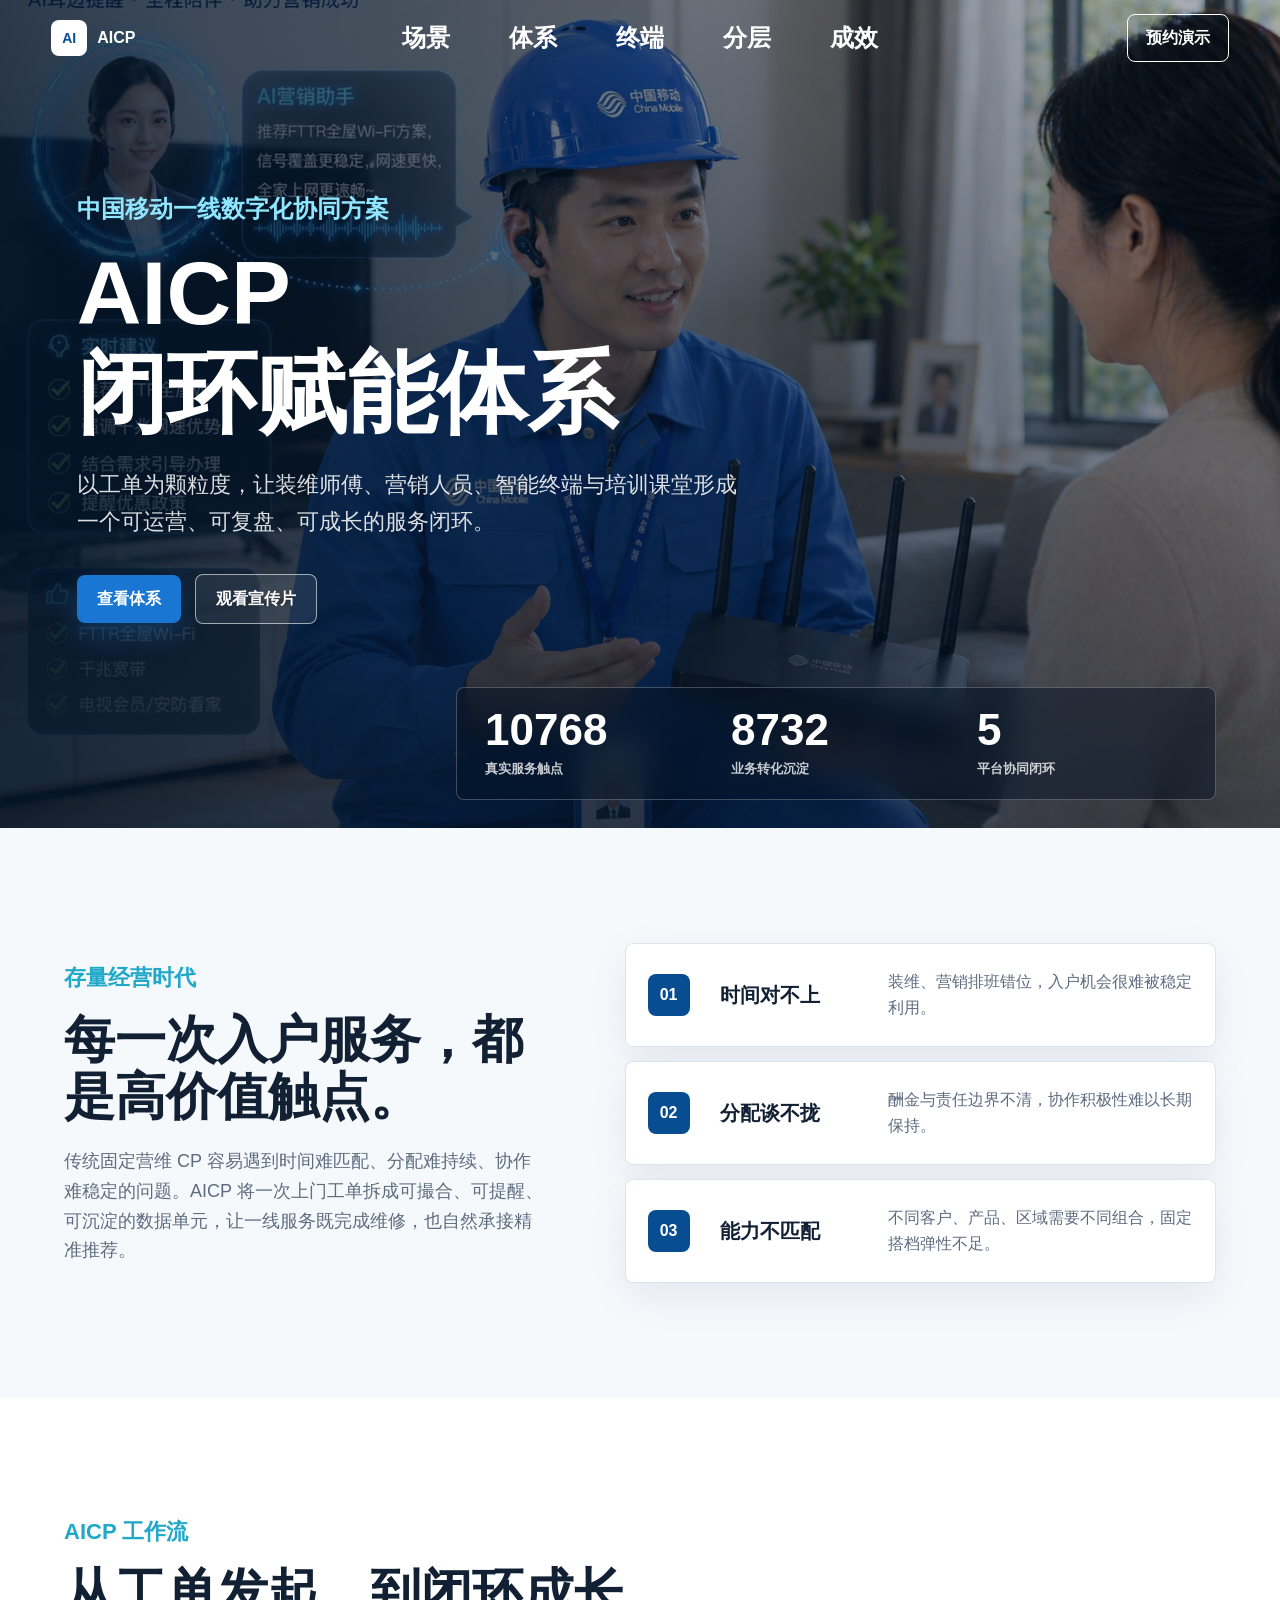
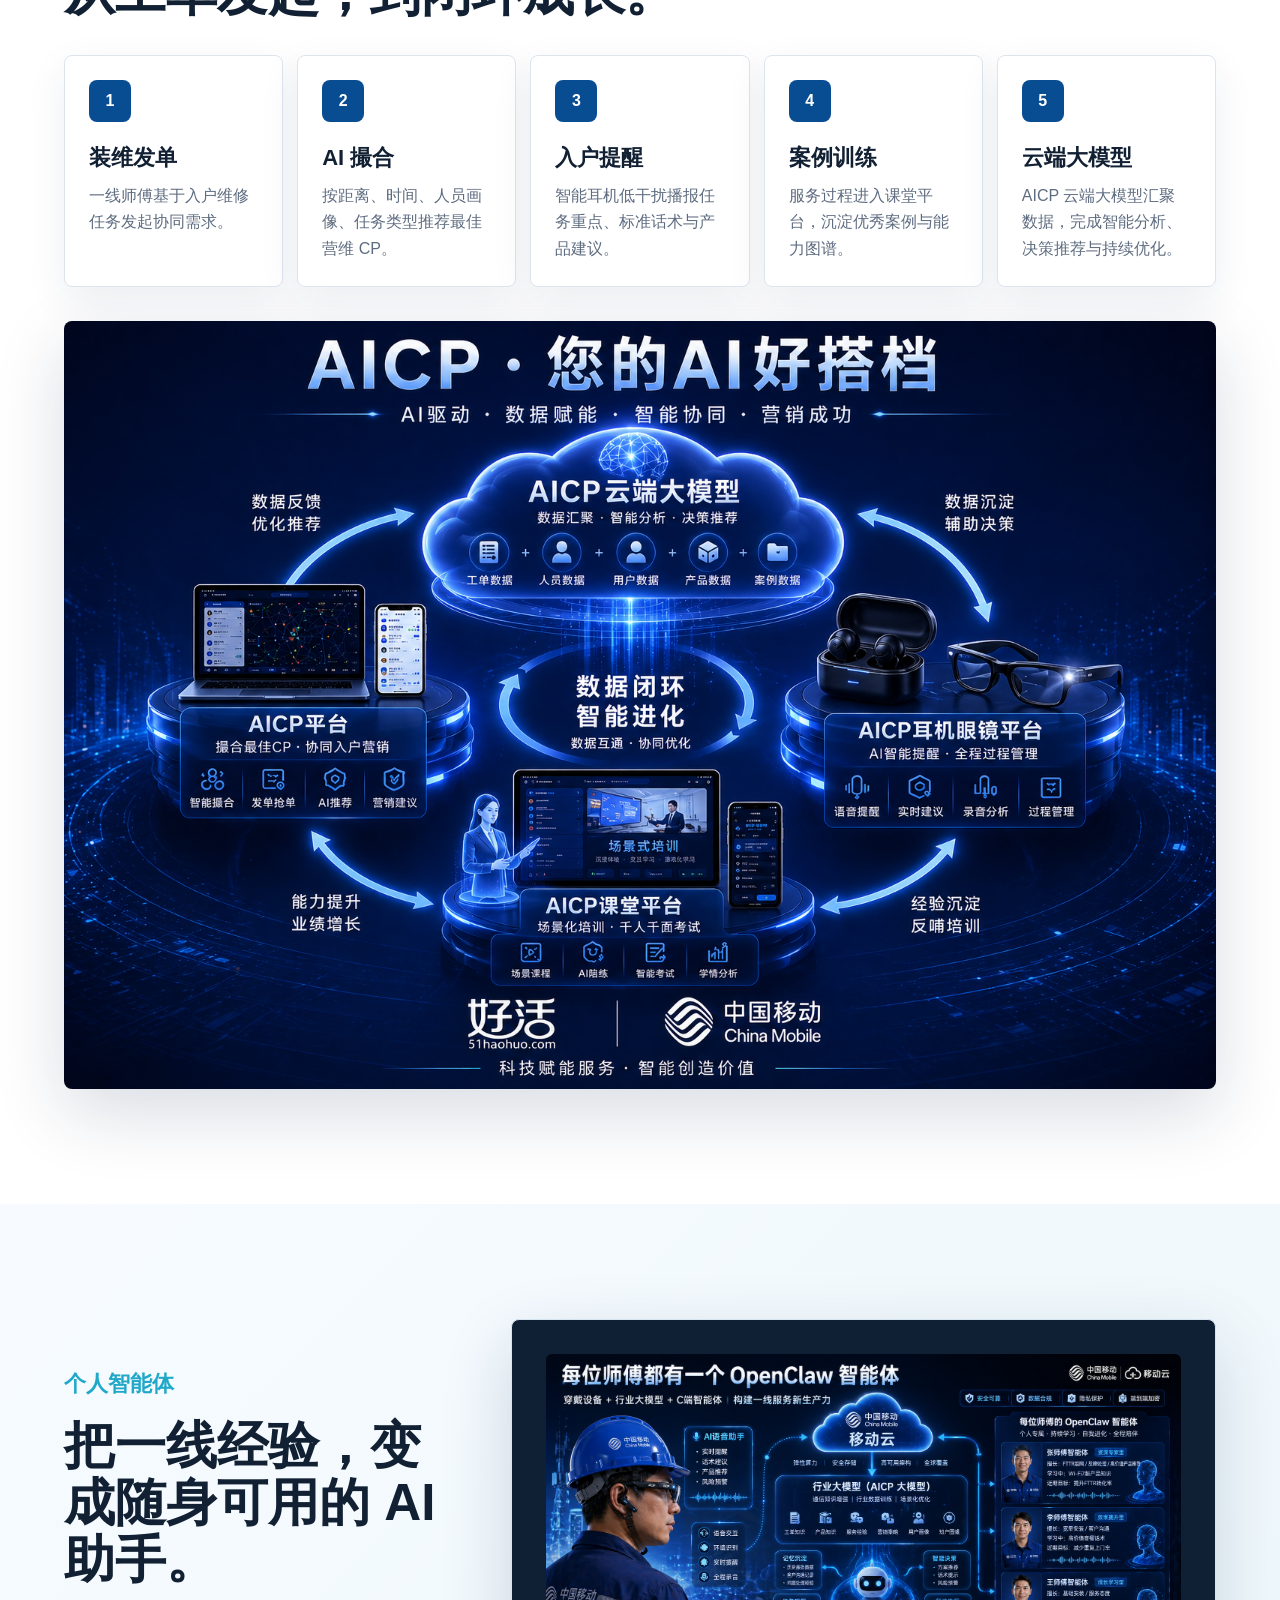
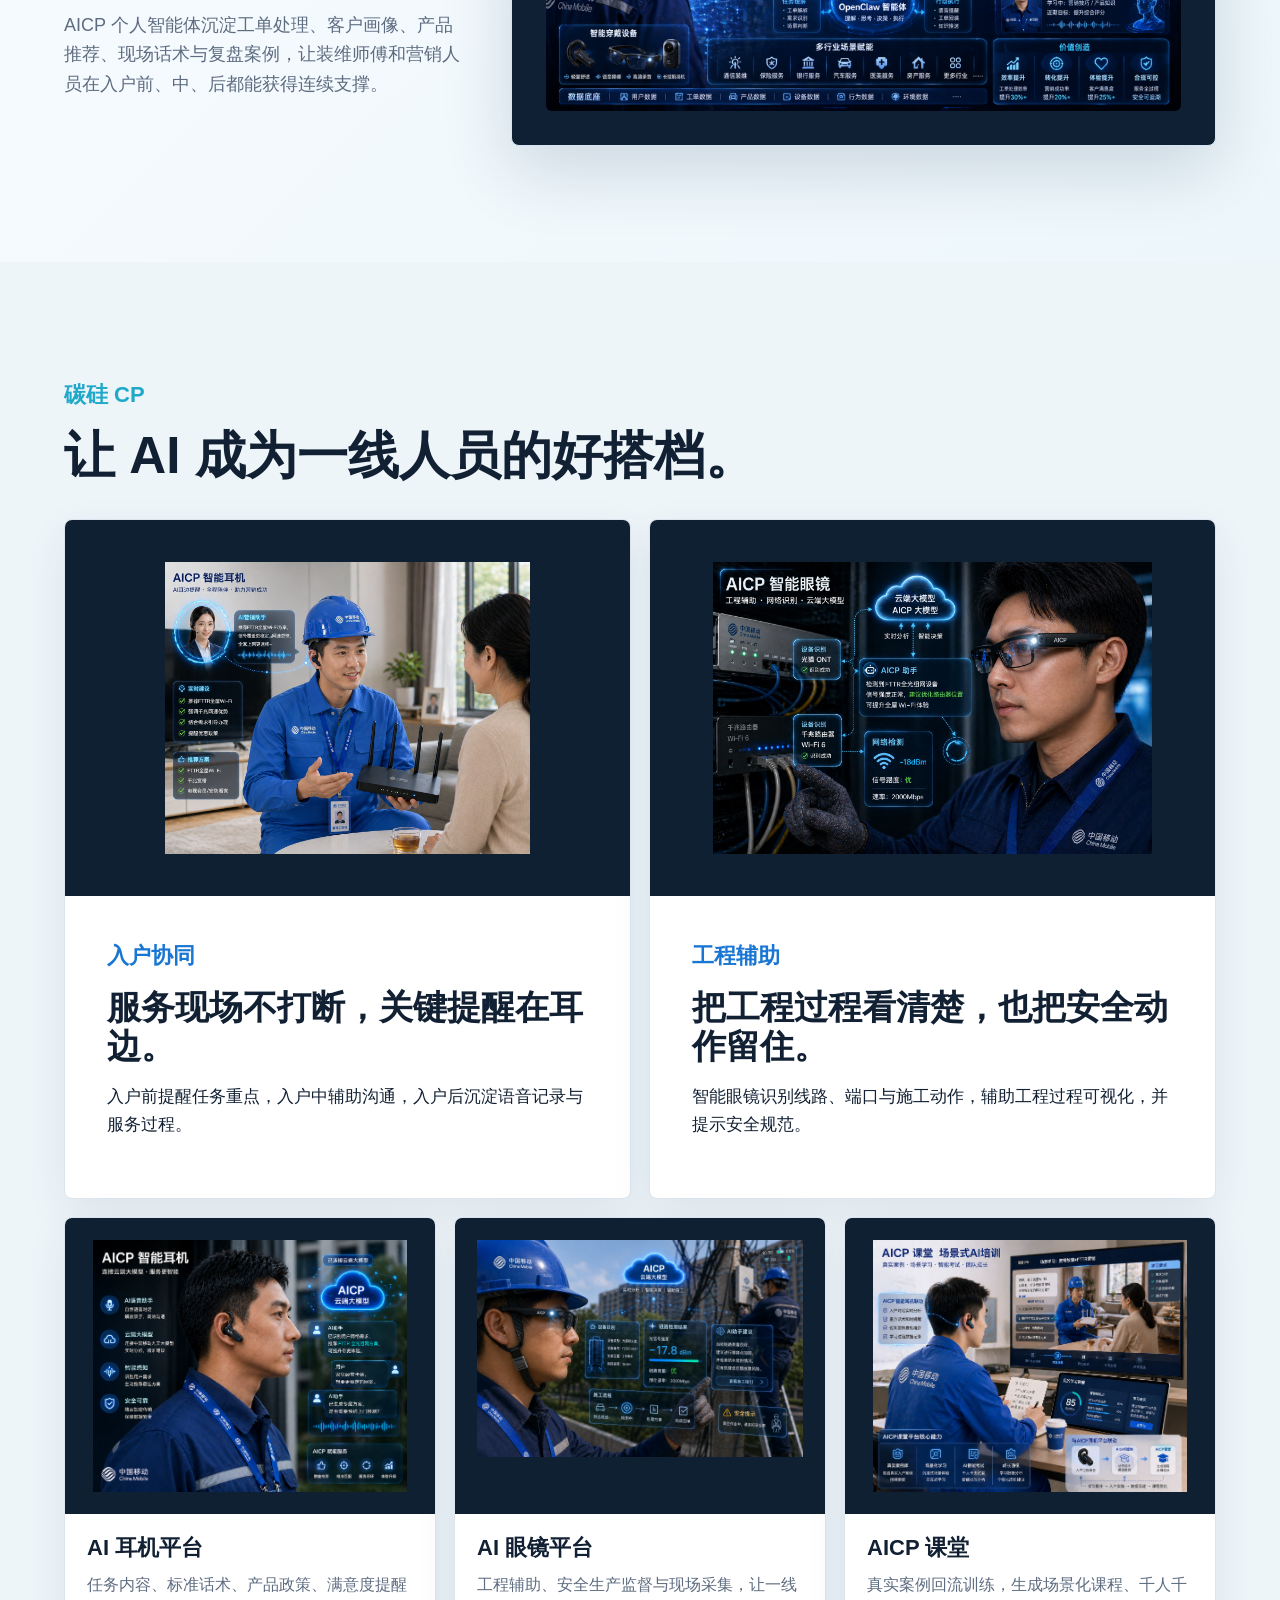
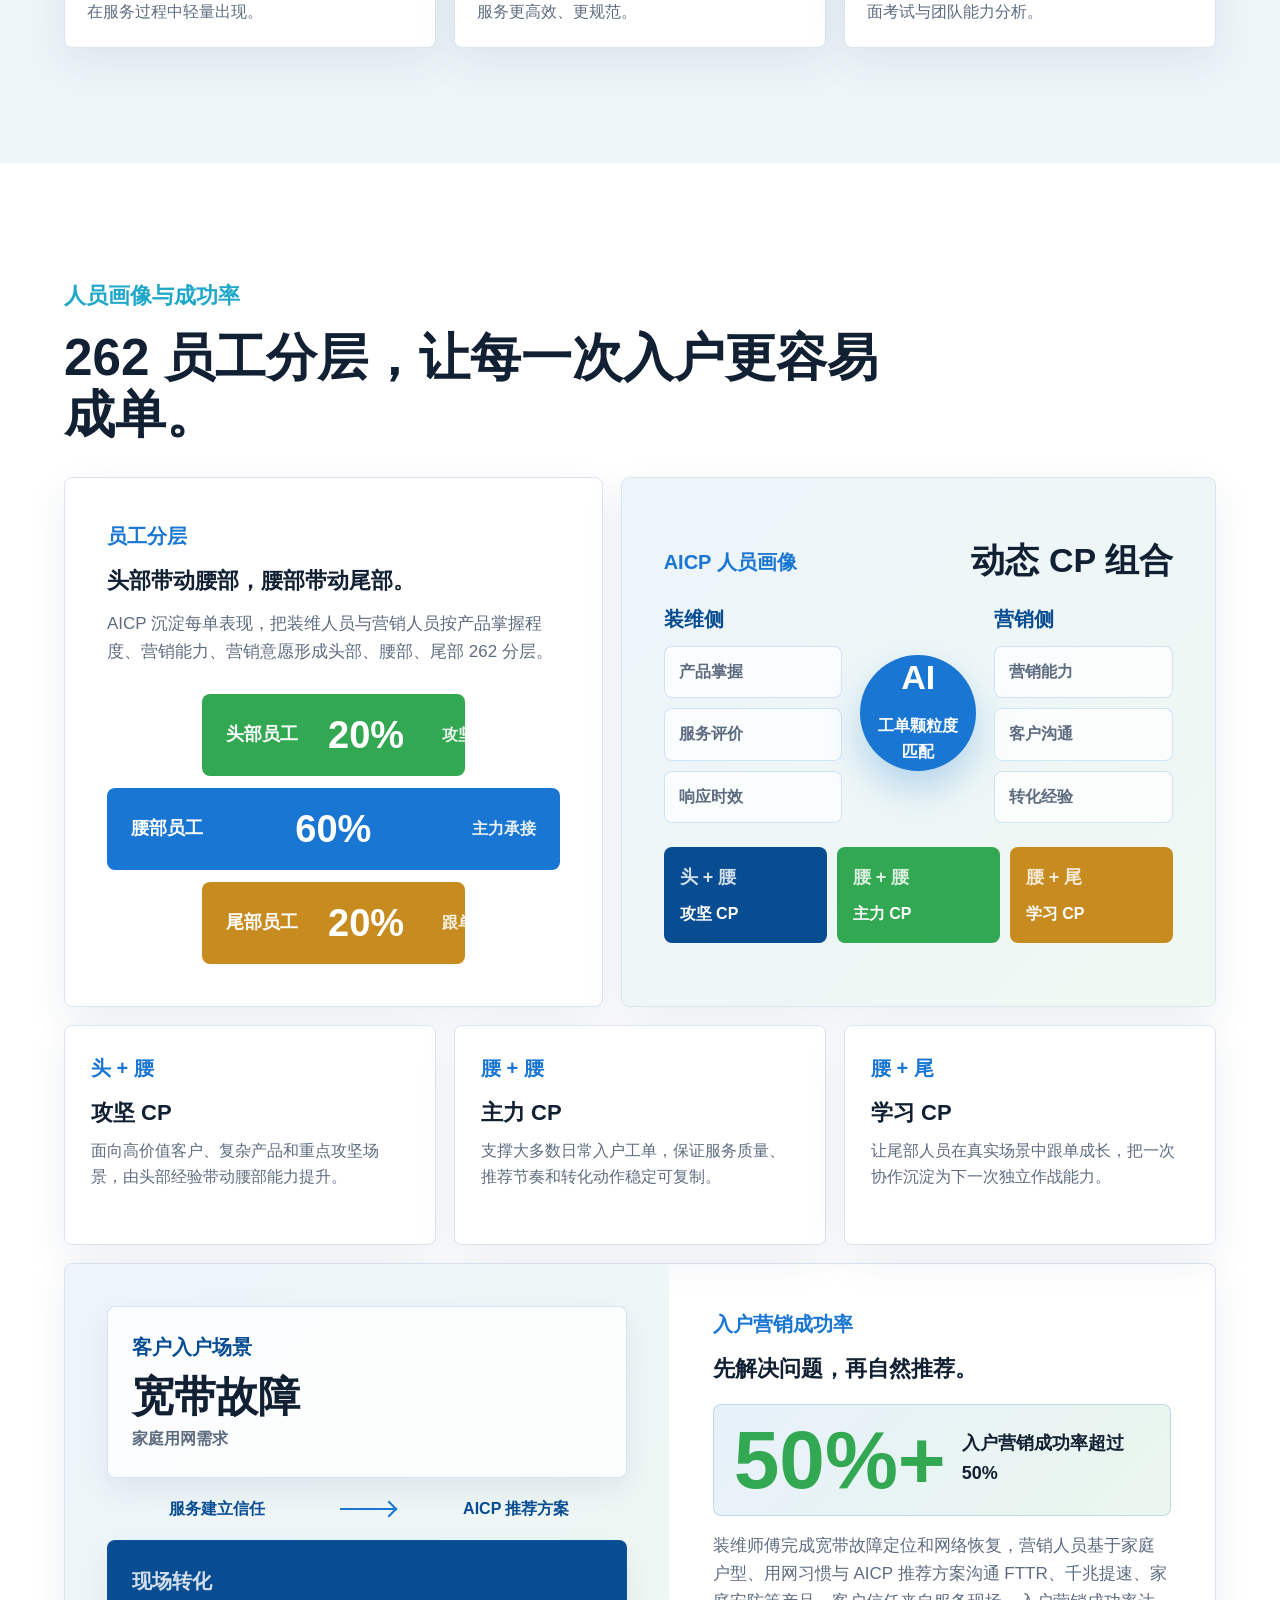
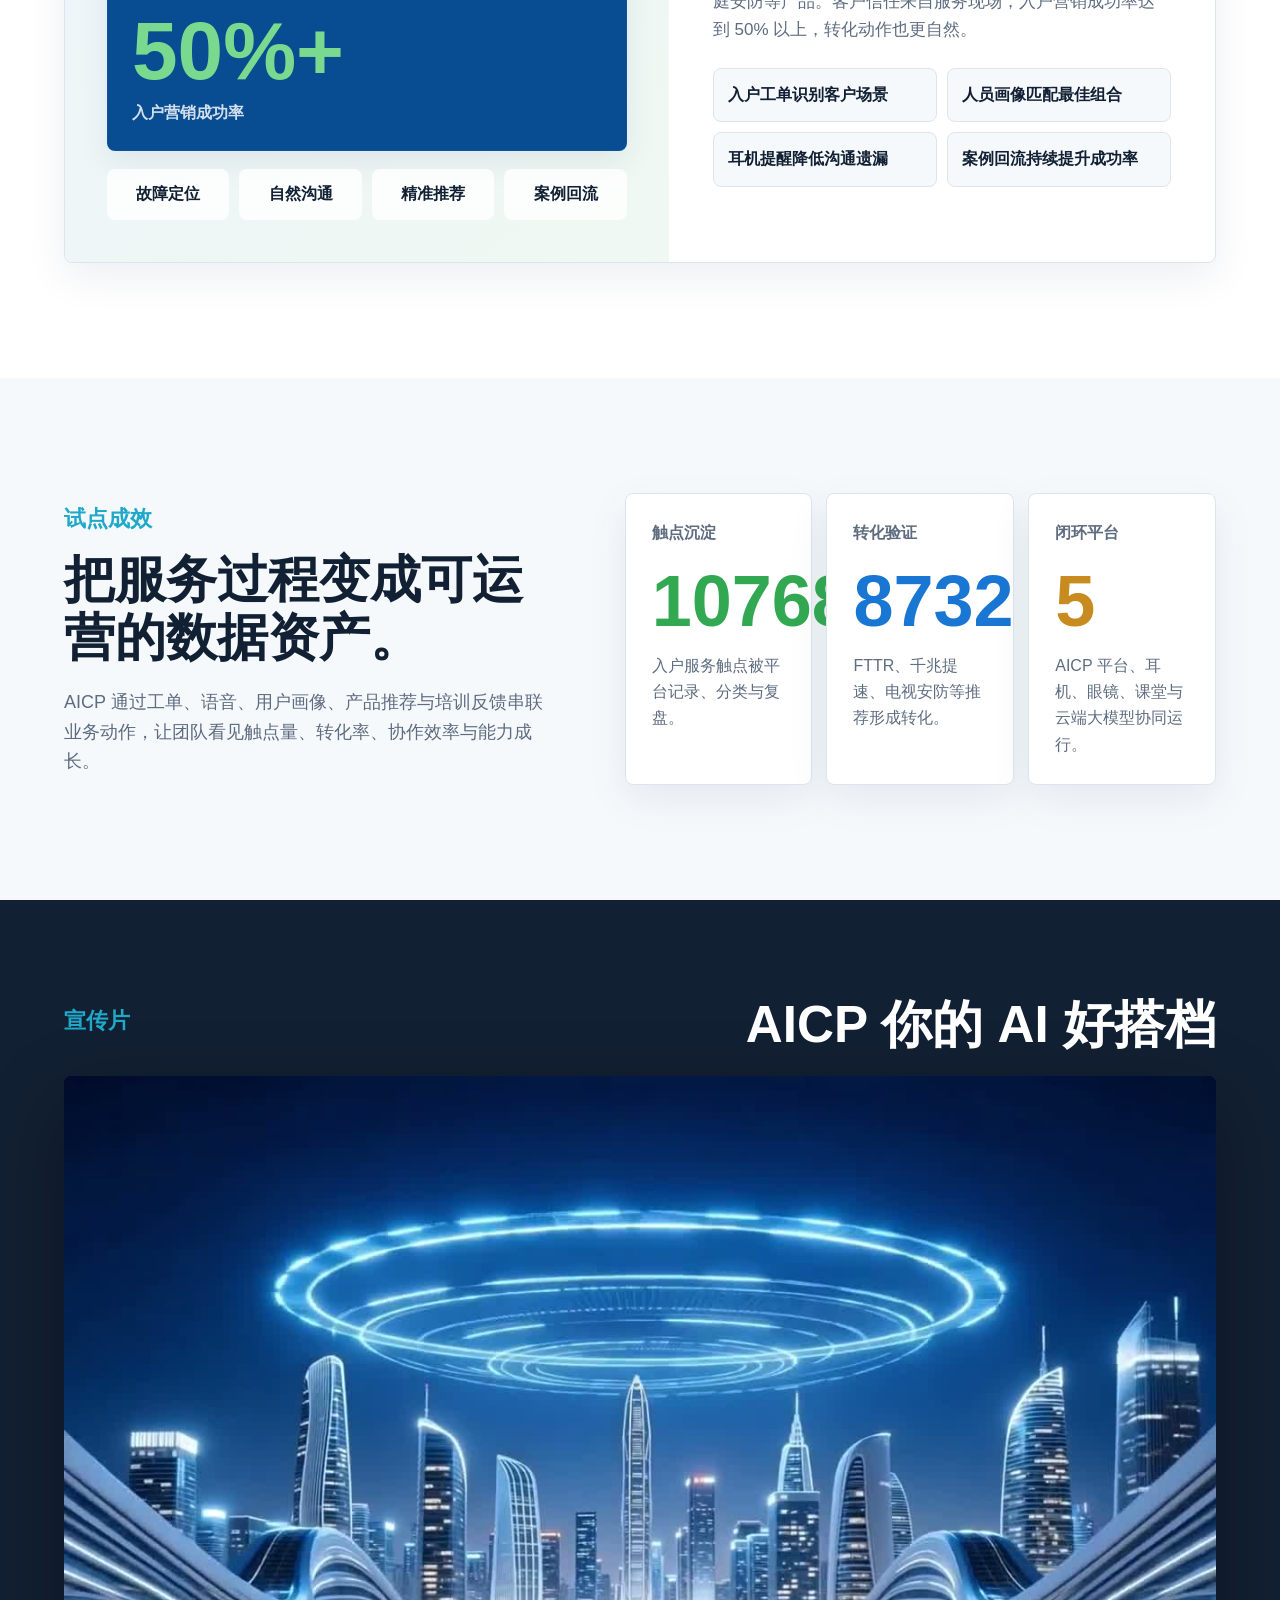
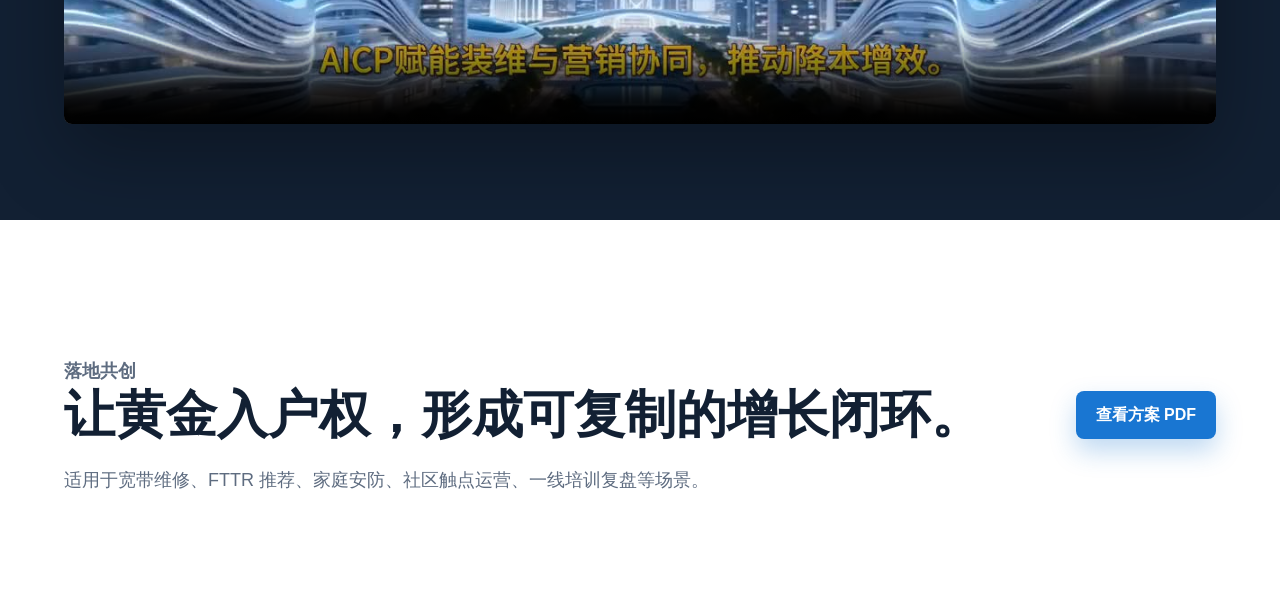
==== commit b3f7a8c2: "Update AICP site video and agent image" ====
--- a/website/index.html
+++ b/website/index.html
@@ -134,6 +134,19 @@
         </figure>
       </section>
 
+      <section class="section agent-section" aria-labelledby="agent-title">
+        <div class="section-copy">
+          <p class="eyebrow">个人智能体</p>
+          <h2 id="agent-title">把一线经验，变成随身可用的 AI 助手。</h2>
+          <p>
+            AICP 个人智能体沉淀工单处理、客户画像、产品推荐、现场话术与复盘案例，让装维师傅和营销人员在入户前、中、后都能获得连续支撑。
+          </p>
+        </div>
+        <figure class="agent-visual">
+          <img src="../image/AICP智能体宽屏.png" alt="AICP 个人智能体能力展示" />
+        </figure>
+      </section>
+
       <section id="devices" class="section device-section">
         <div class="section-heading">
           <p class="eyebrow">碳硅 CP</p>
@@ -347,8 +360,8 @@
           <p class="eyebrow">宣传片</p>
           <h2 id="film-title">AICP 你的 AI 好搭档</h2>
         </div>
-        <video class="film-video" controls poster="../video/seedance2_aicp_refs/08_architecture-36.png">
-          <source src="../video/client_review/aicp_full_s01_s08_client_preview/AICP宣传片_1-8镜头_硬字幕版.mp4" type="video/mp4" />
+        <video class="film-video" controls poster="../video/client_review/aicp_0504_final/AICP宣传片0504_poster.jpg">
+          <source src="../video/client_review/aicp_0504_final/AICP宣传片0504-字幕版_web.mp4" type="video/mp4" />
         </video>
       </section>
 
--- a/website/styles.css
+++ b/website/styles.css
@@ -372,6 +372,28 @@
   object-position: center;
 }
 
+.agent-section {
+  display: grid;
+  grid-template-columns: minmax(280px, 0.72fr) minmax(0, 1.28fr);
+  align-items: center;
+  gap: clamp(26px, 4vw, 56px);
+  background: linear-gradient(135deg, #f7fbff 0%, #edf7fb 100%);
+}
+
+.agent-visual {
+  margin: 0;
+  padding: clamp(18px, 2.8vw, 34px);
+  border: 1px solid #d5e4f2;
+  border-radius: 8px;
+  background: #0f2034;
+  box-shadow: var(--shadow);
+}
+
+.agent-visual img {
+  width: 100%;
+  border-radius: 6px;
+}
+
 .device-section {
   background: #eef5f9;
 }
@@ -925,7 +947,8 @@
 
   .intro-grid,
   .results-section,
-  .contact-section {
+  .contact-section,
+  .agent-section {
     grid-template-columns: 1fr;
   }
 
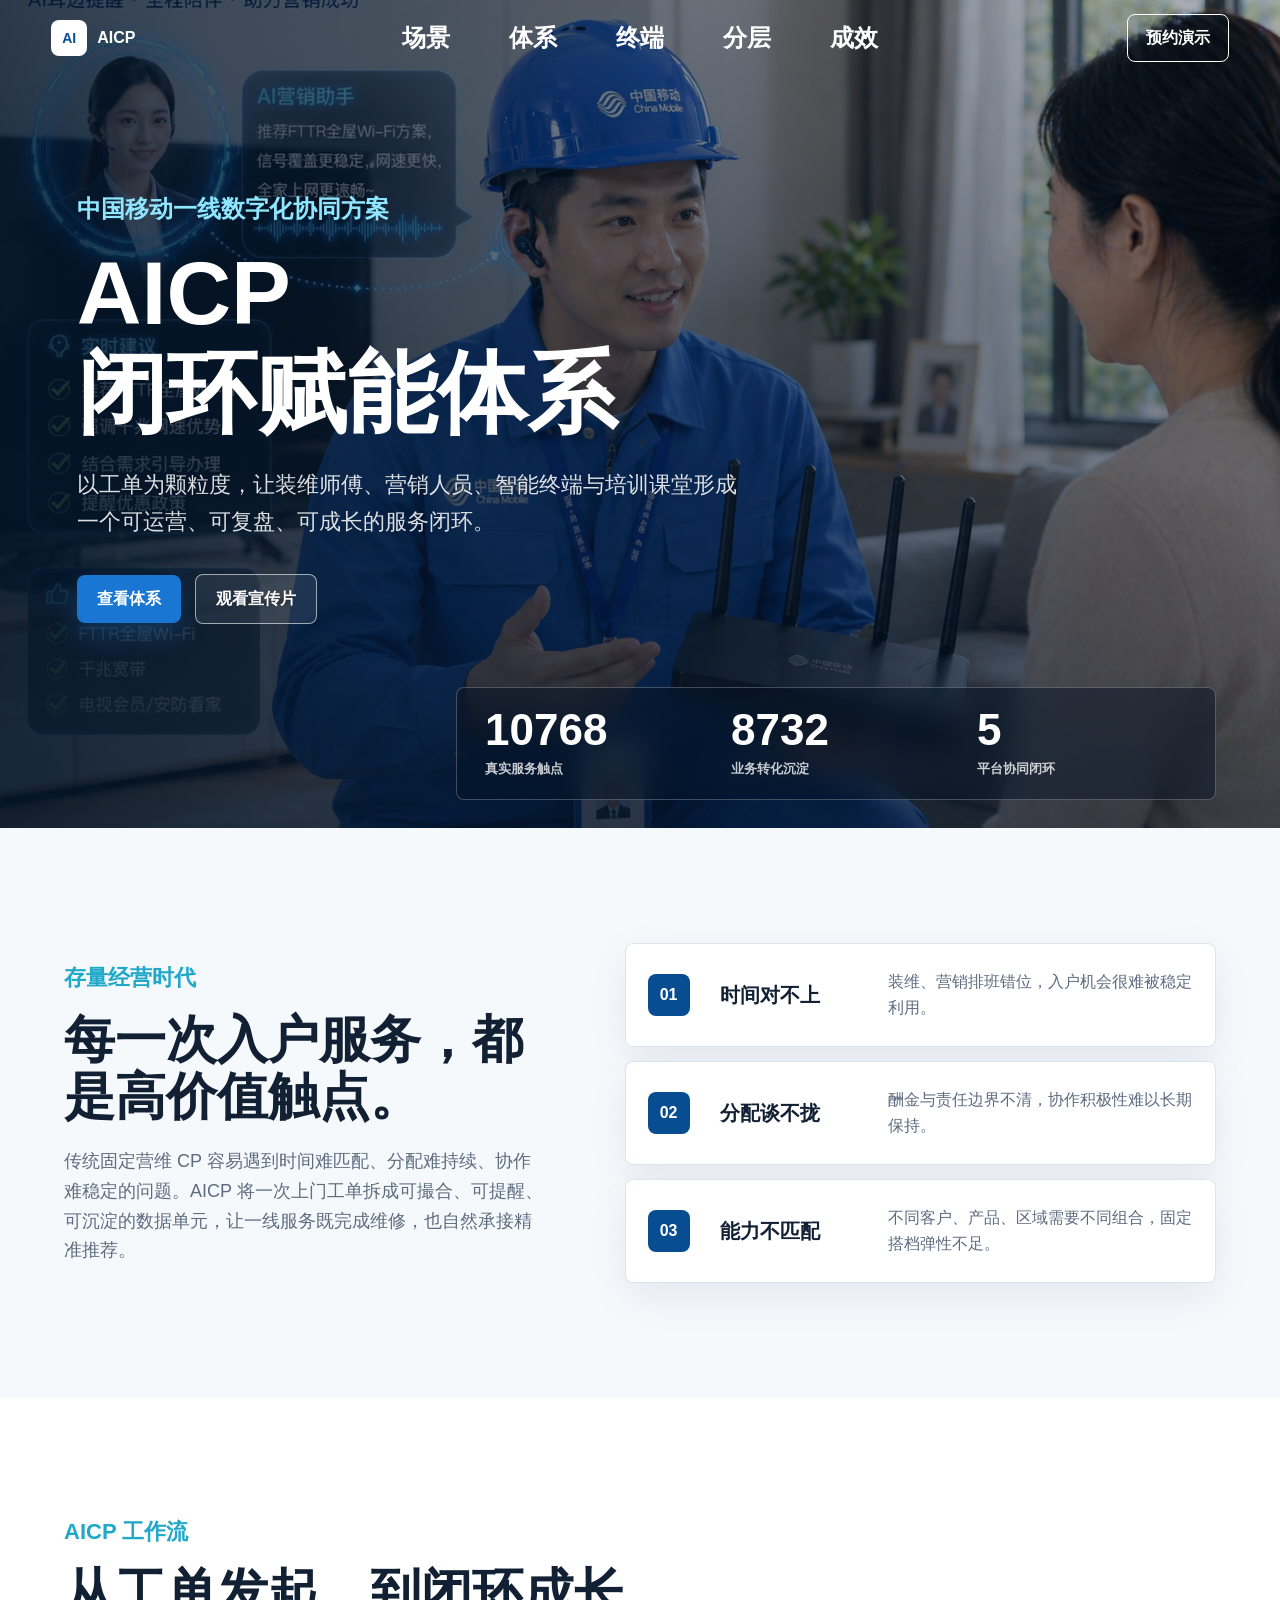
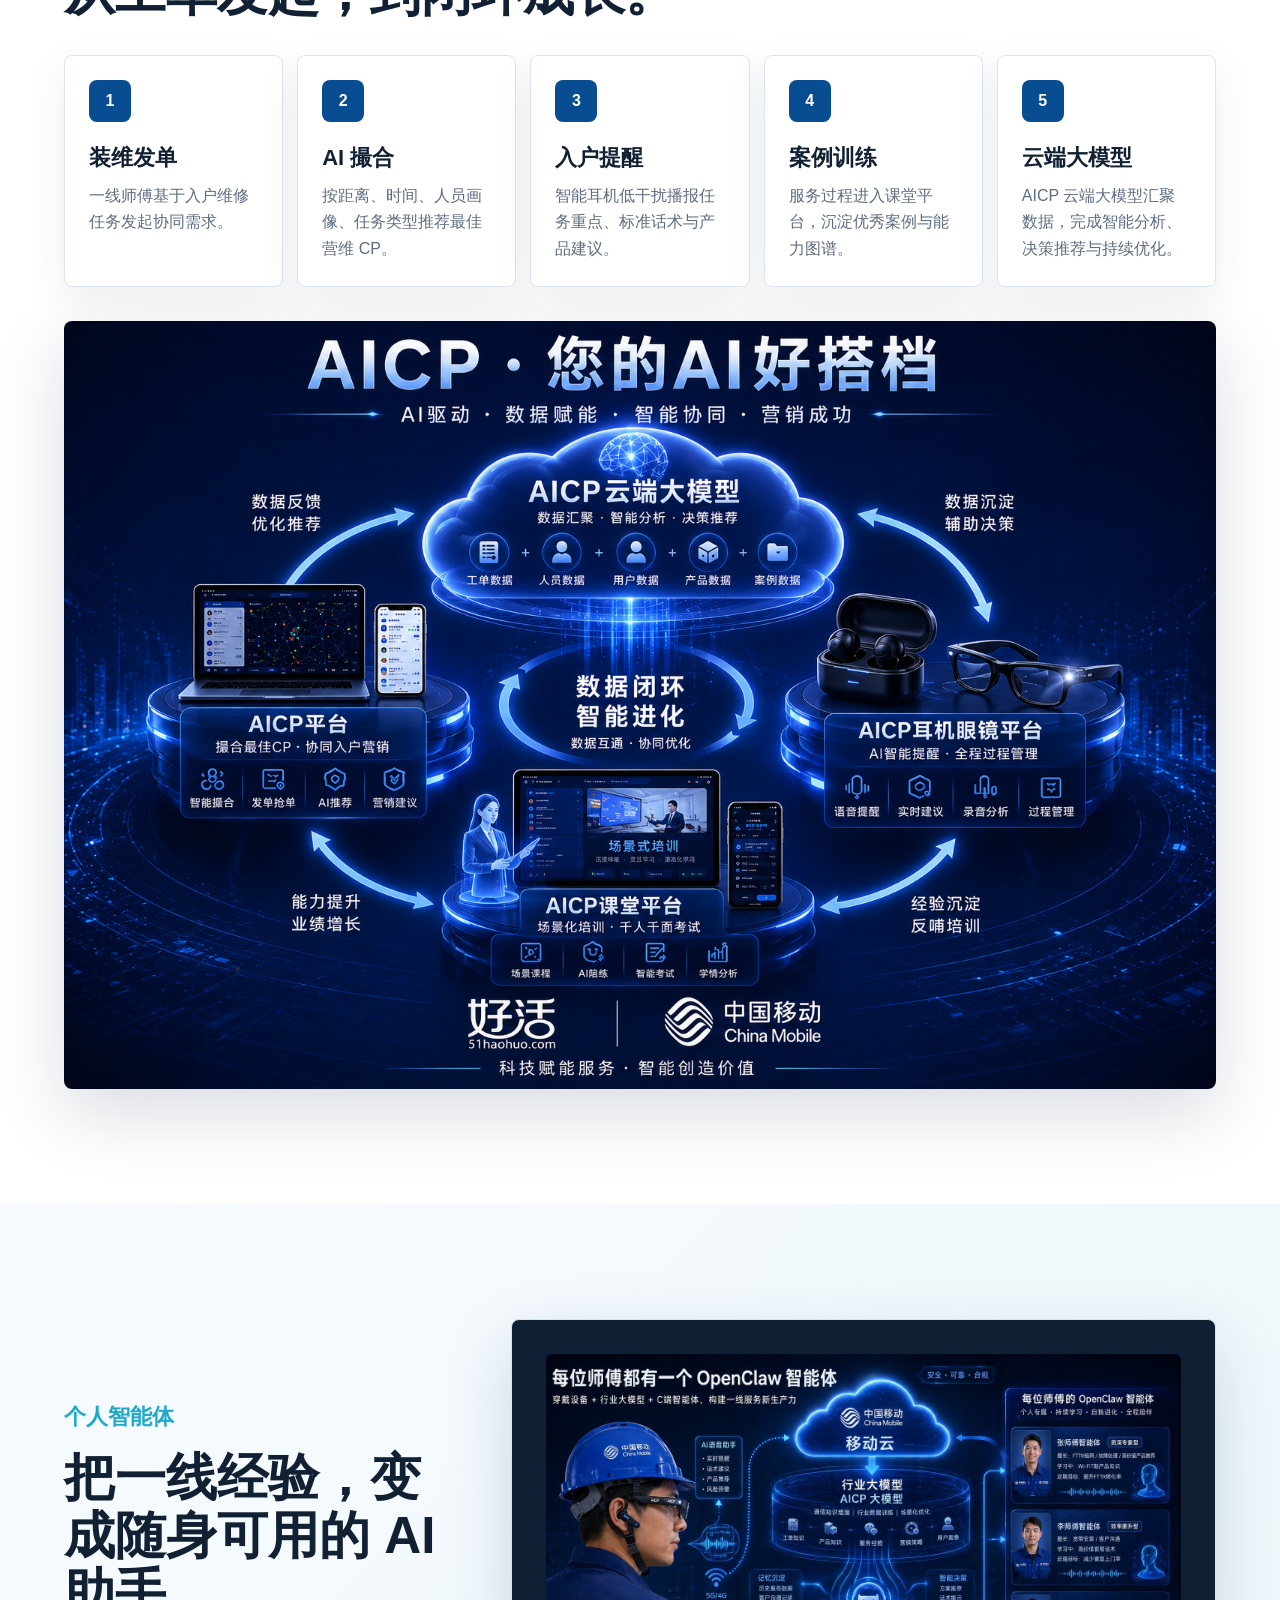
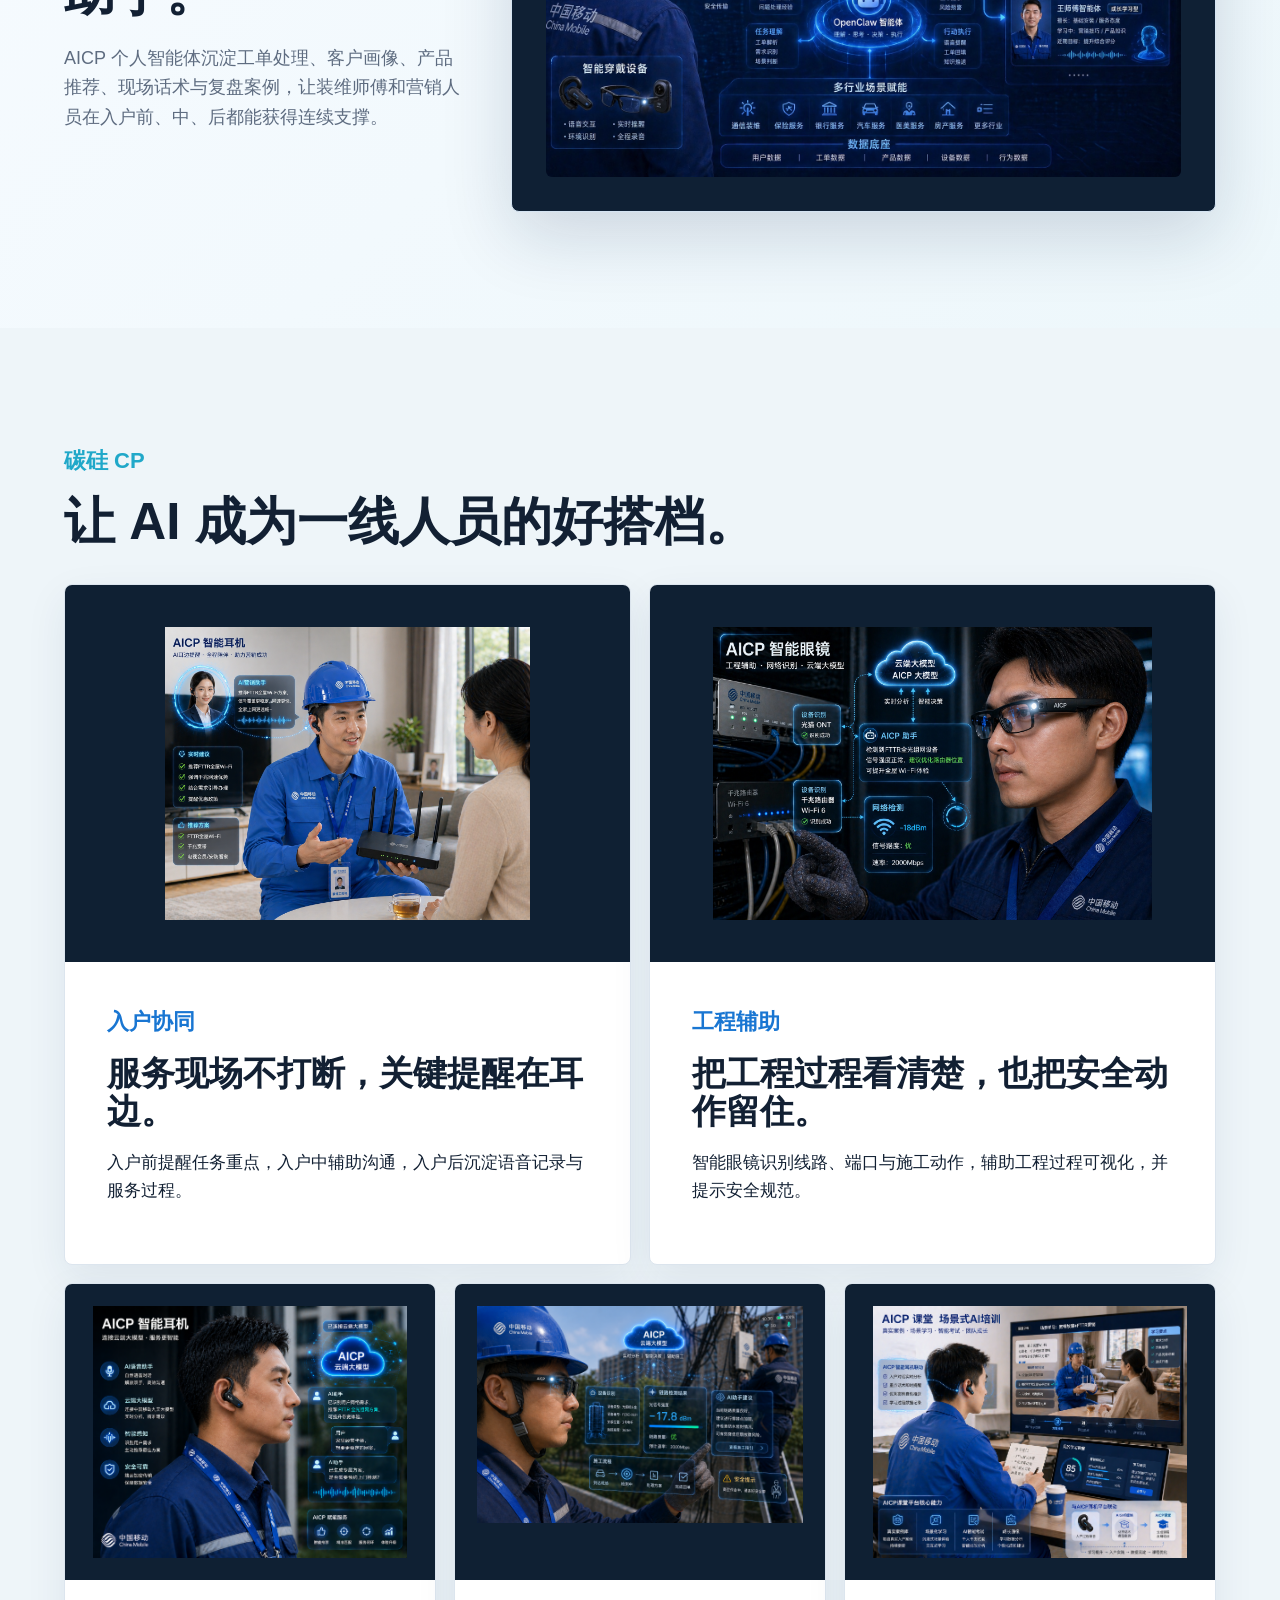
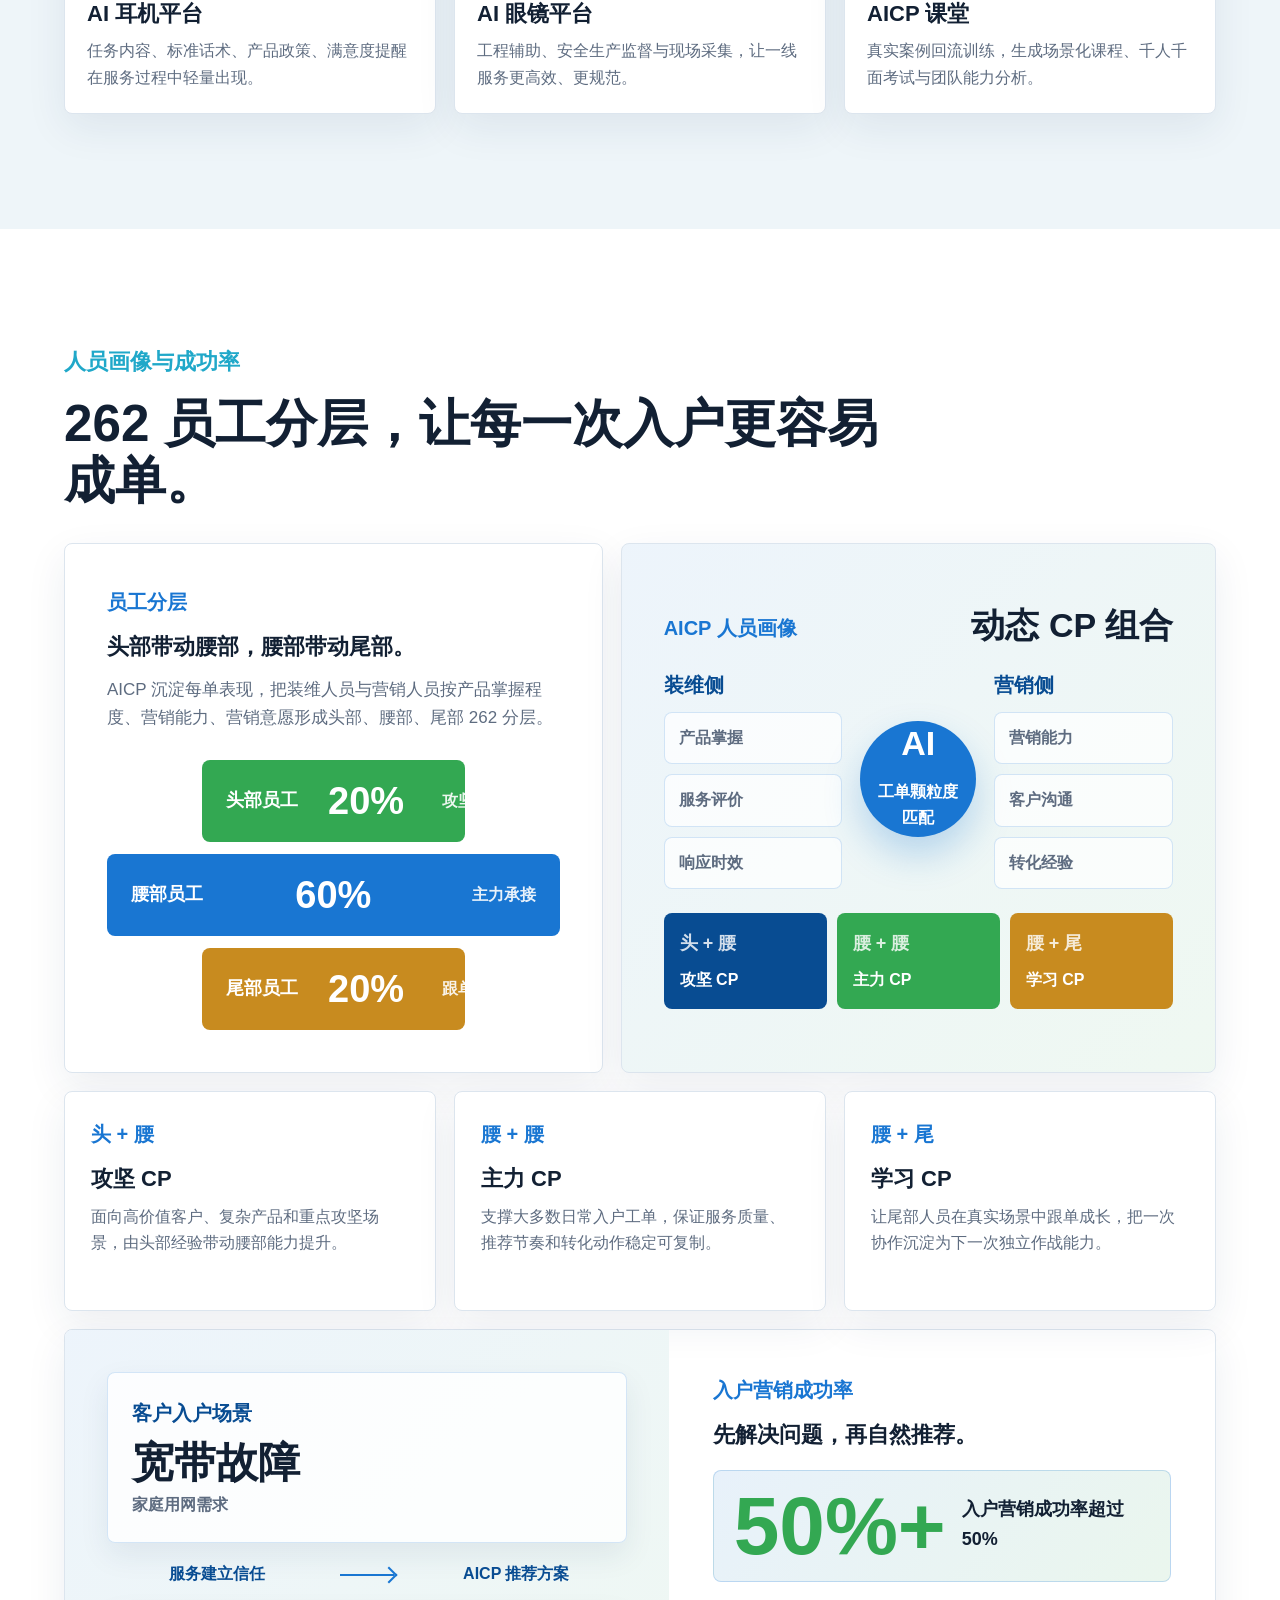
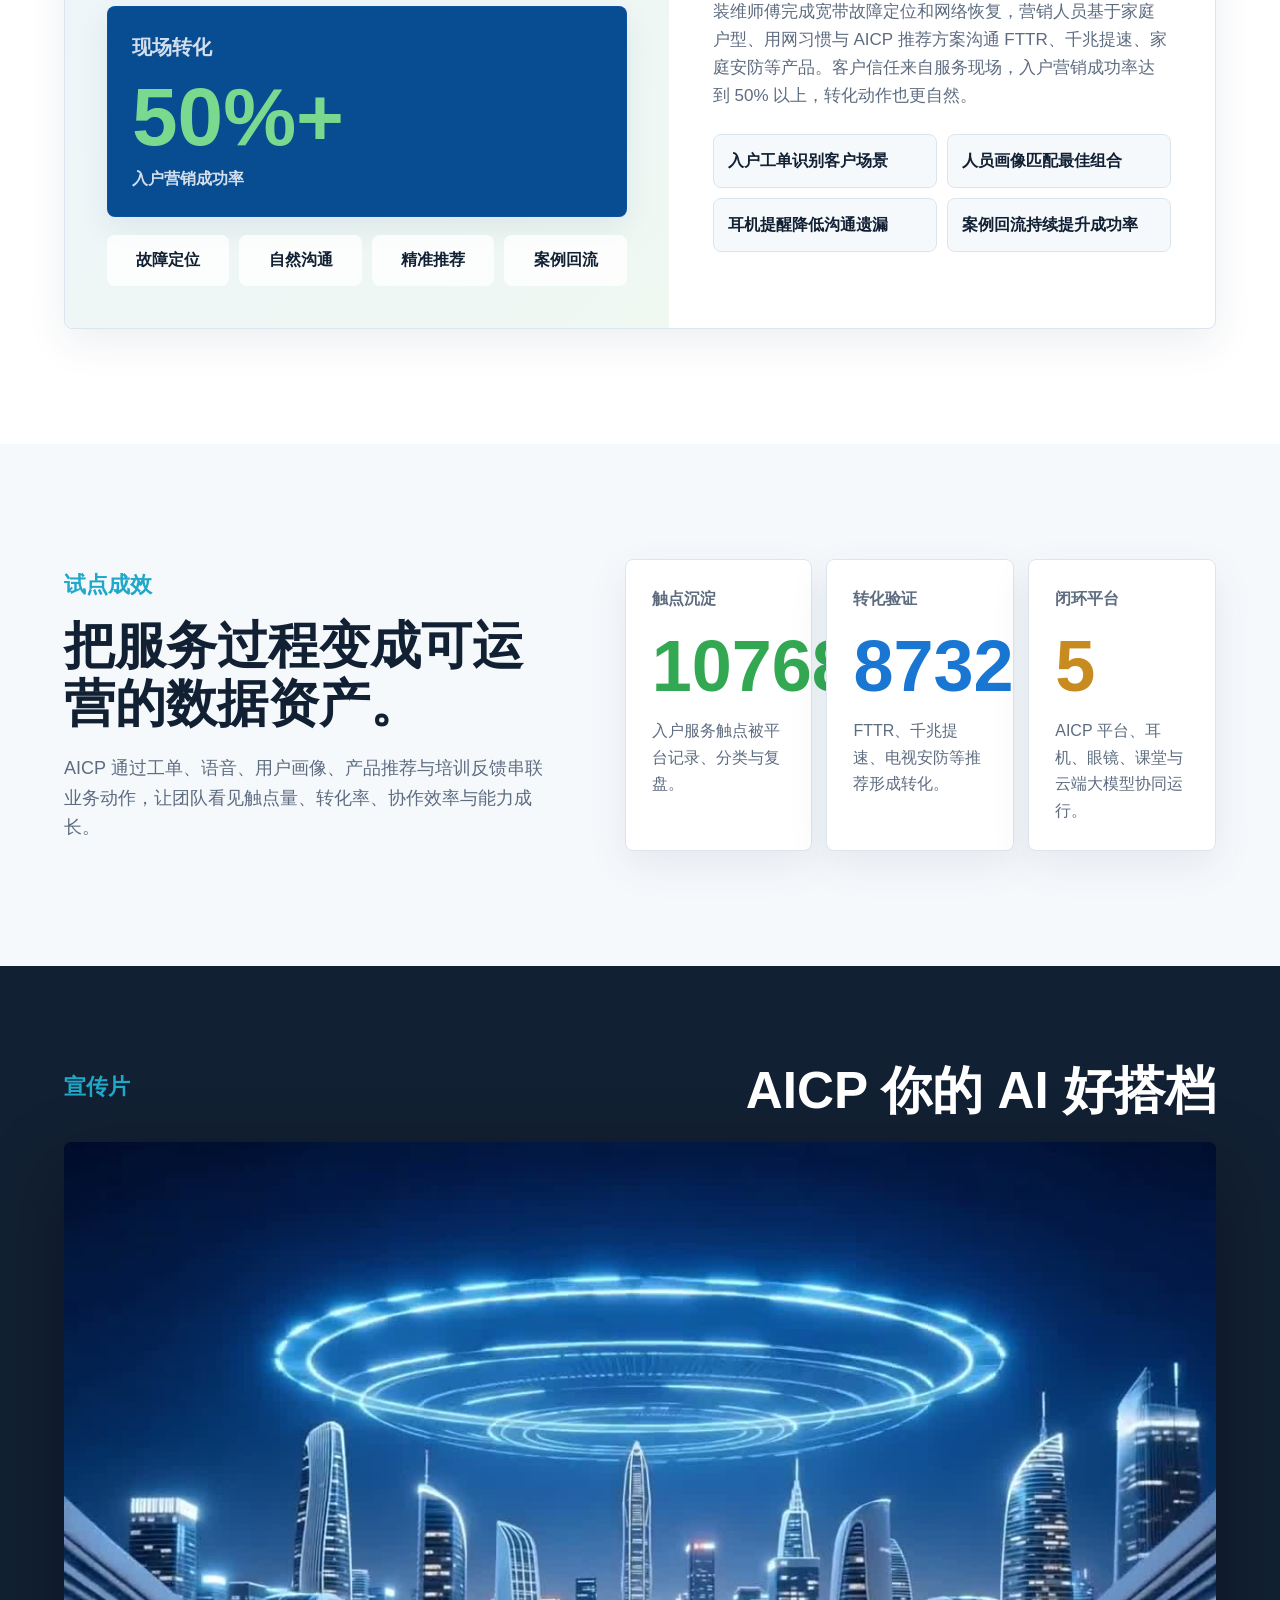
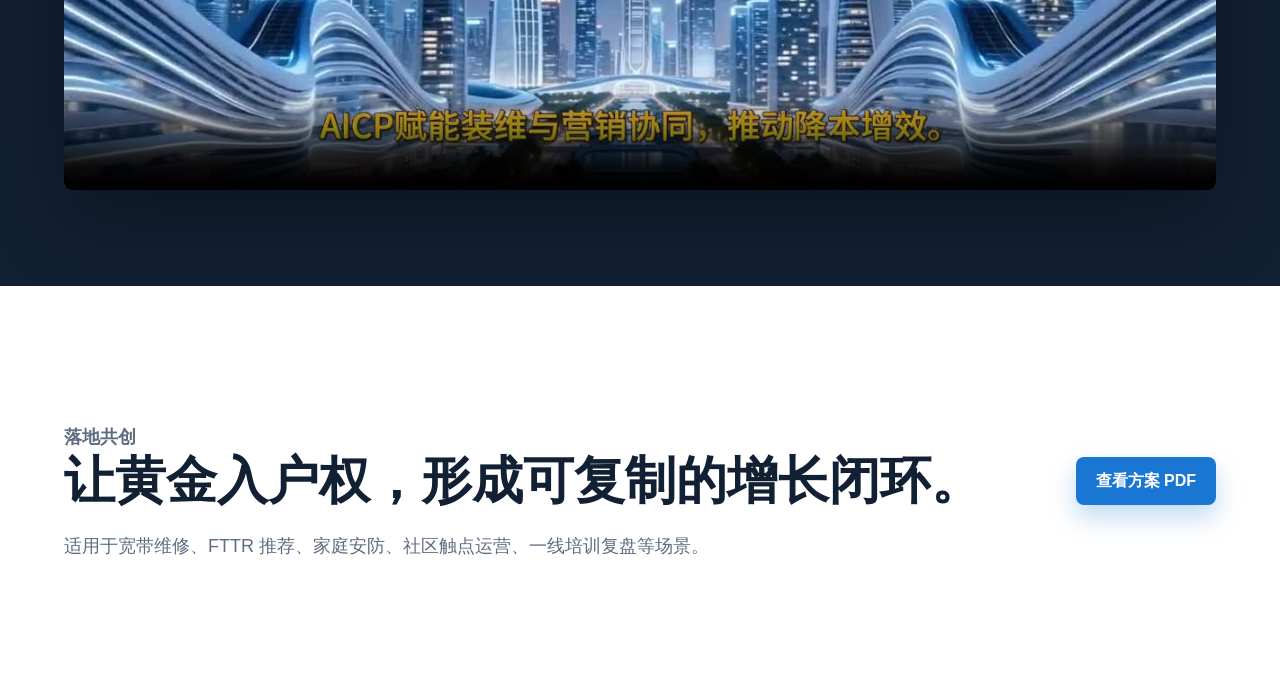
==== commit 60c96b80: "Use personal agent image on AICP site" ====
--- a/website/index.html
+++ b/website/index.html
@@ -143,7 +143,7 @@
           </p>
         </div>
         <figure class="agent-visual">
-          <img src="../image/AICP智能体宽屏.png" alt="AICP 个人智能体能力展示" />
+          <img src="../image/AICP个人智能体.png" alt="AICP 个人智能体能力展示" />
         </figure>
       </section>
 
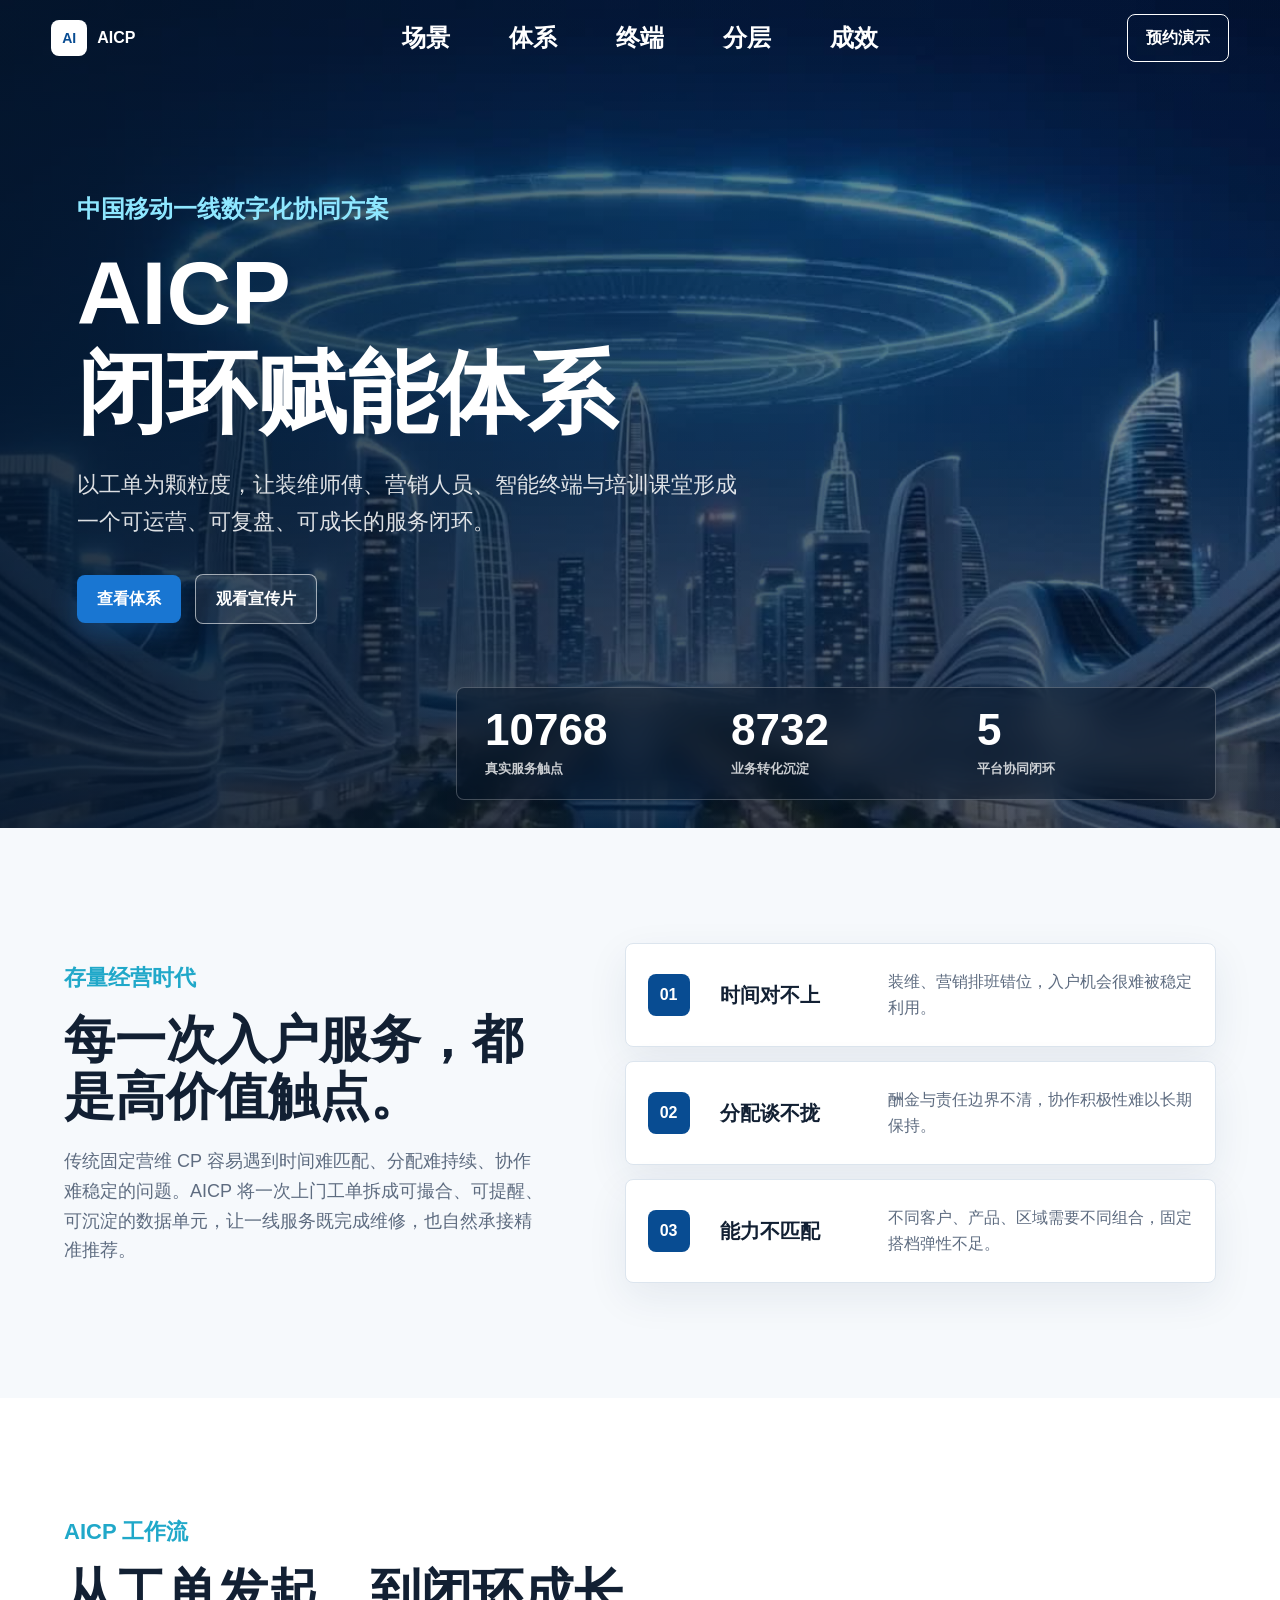
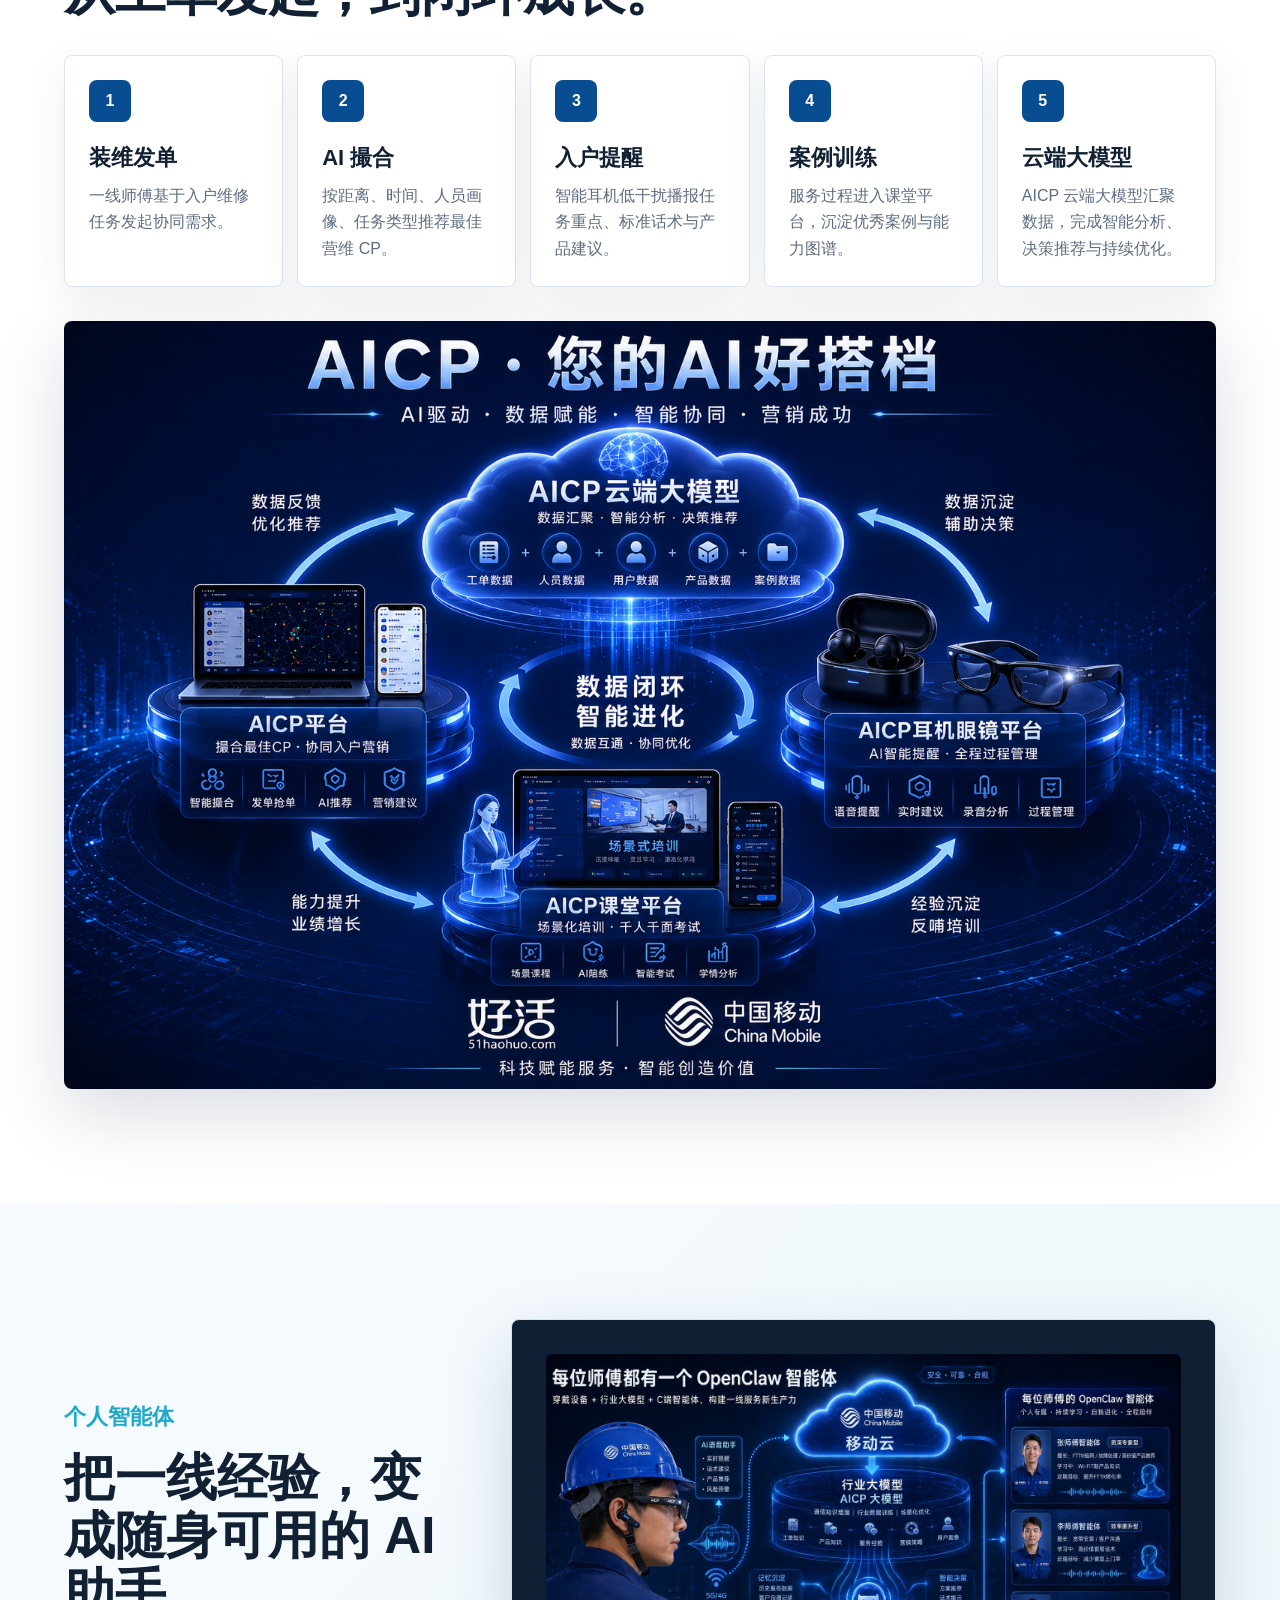
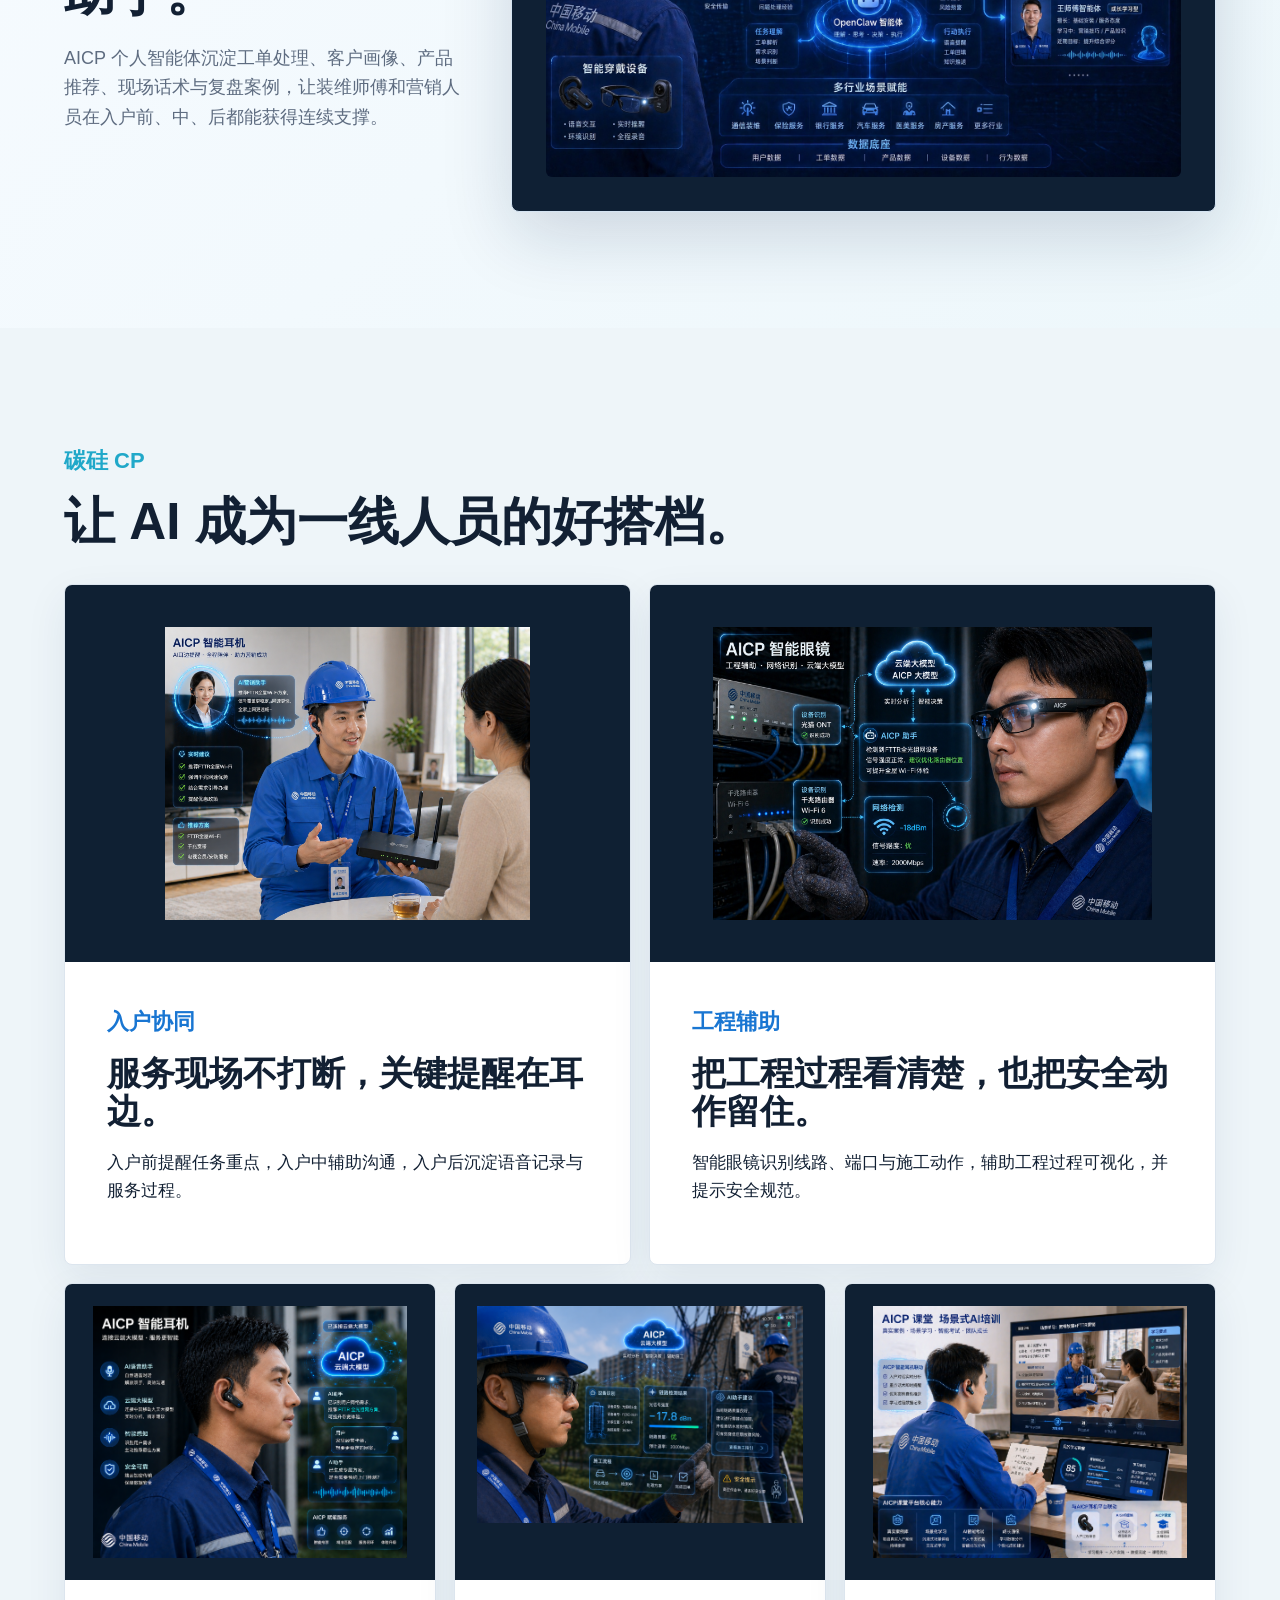
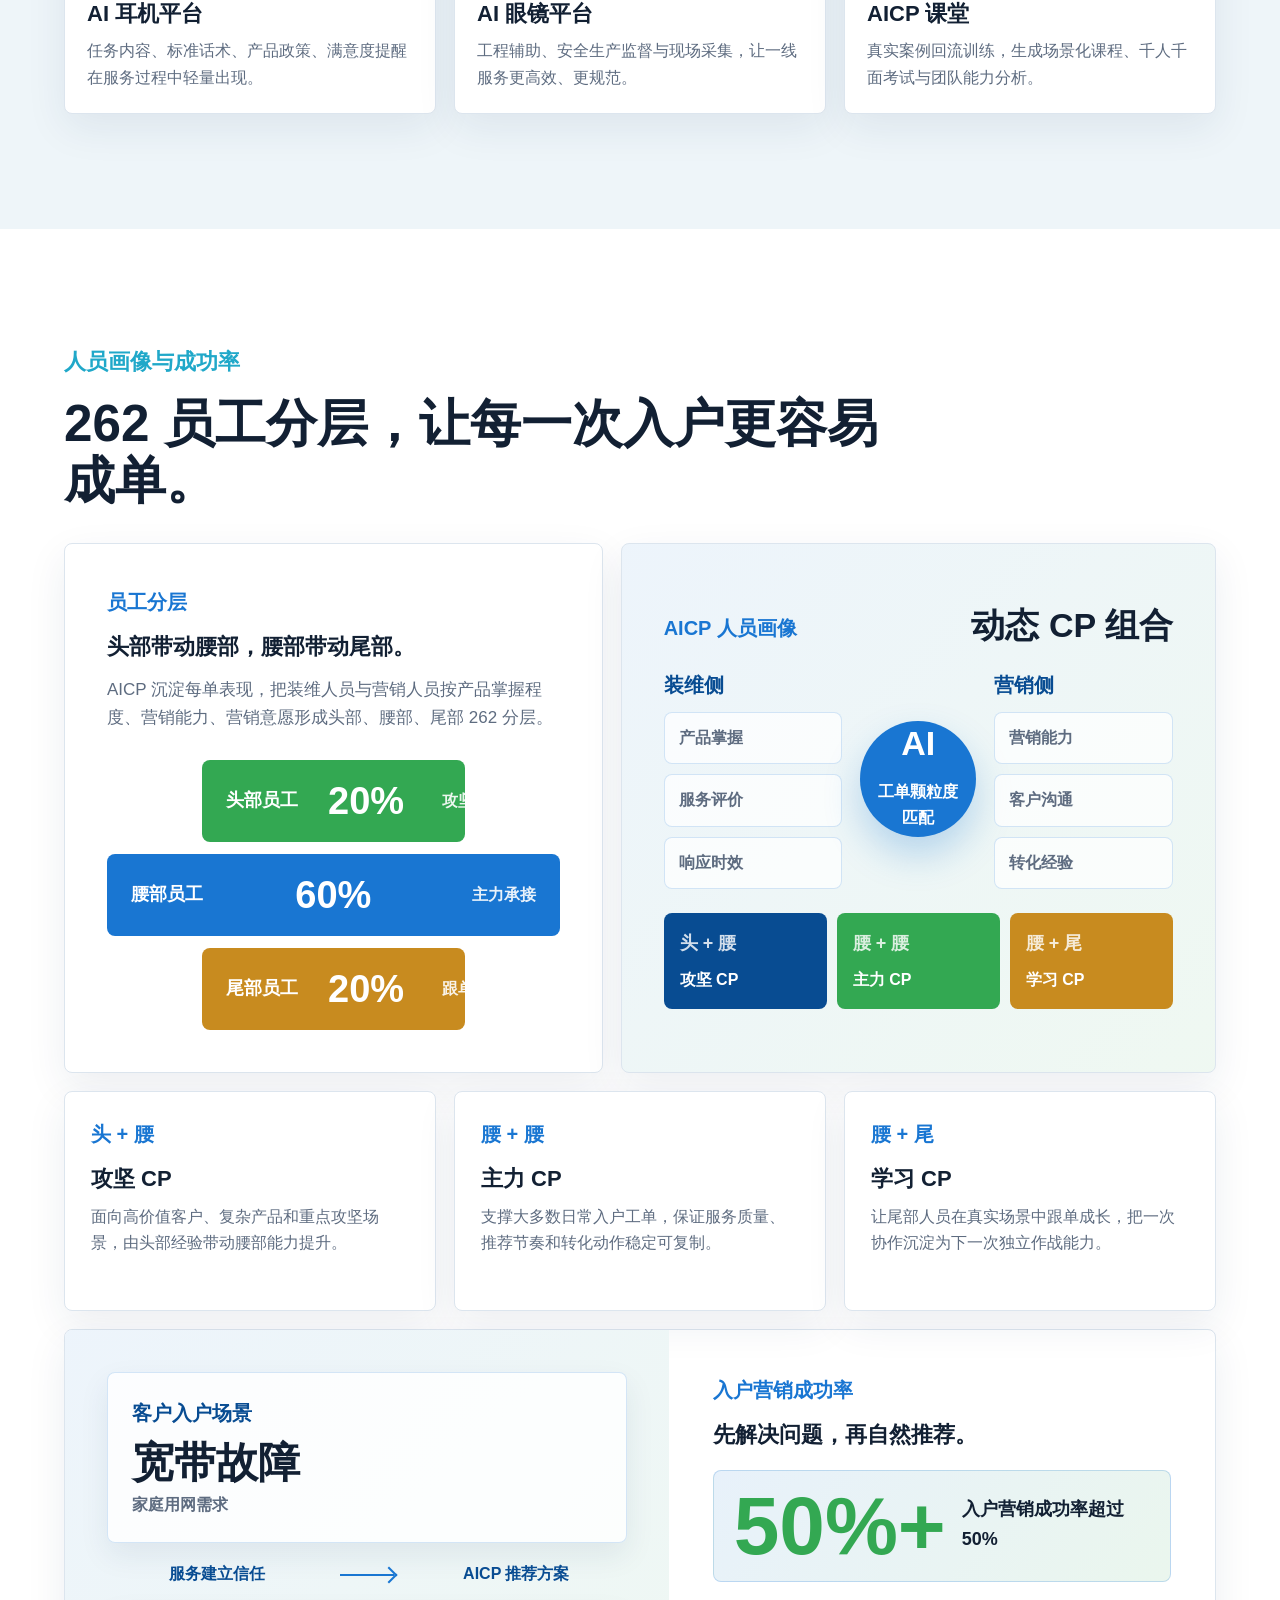
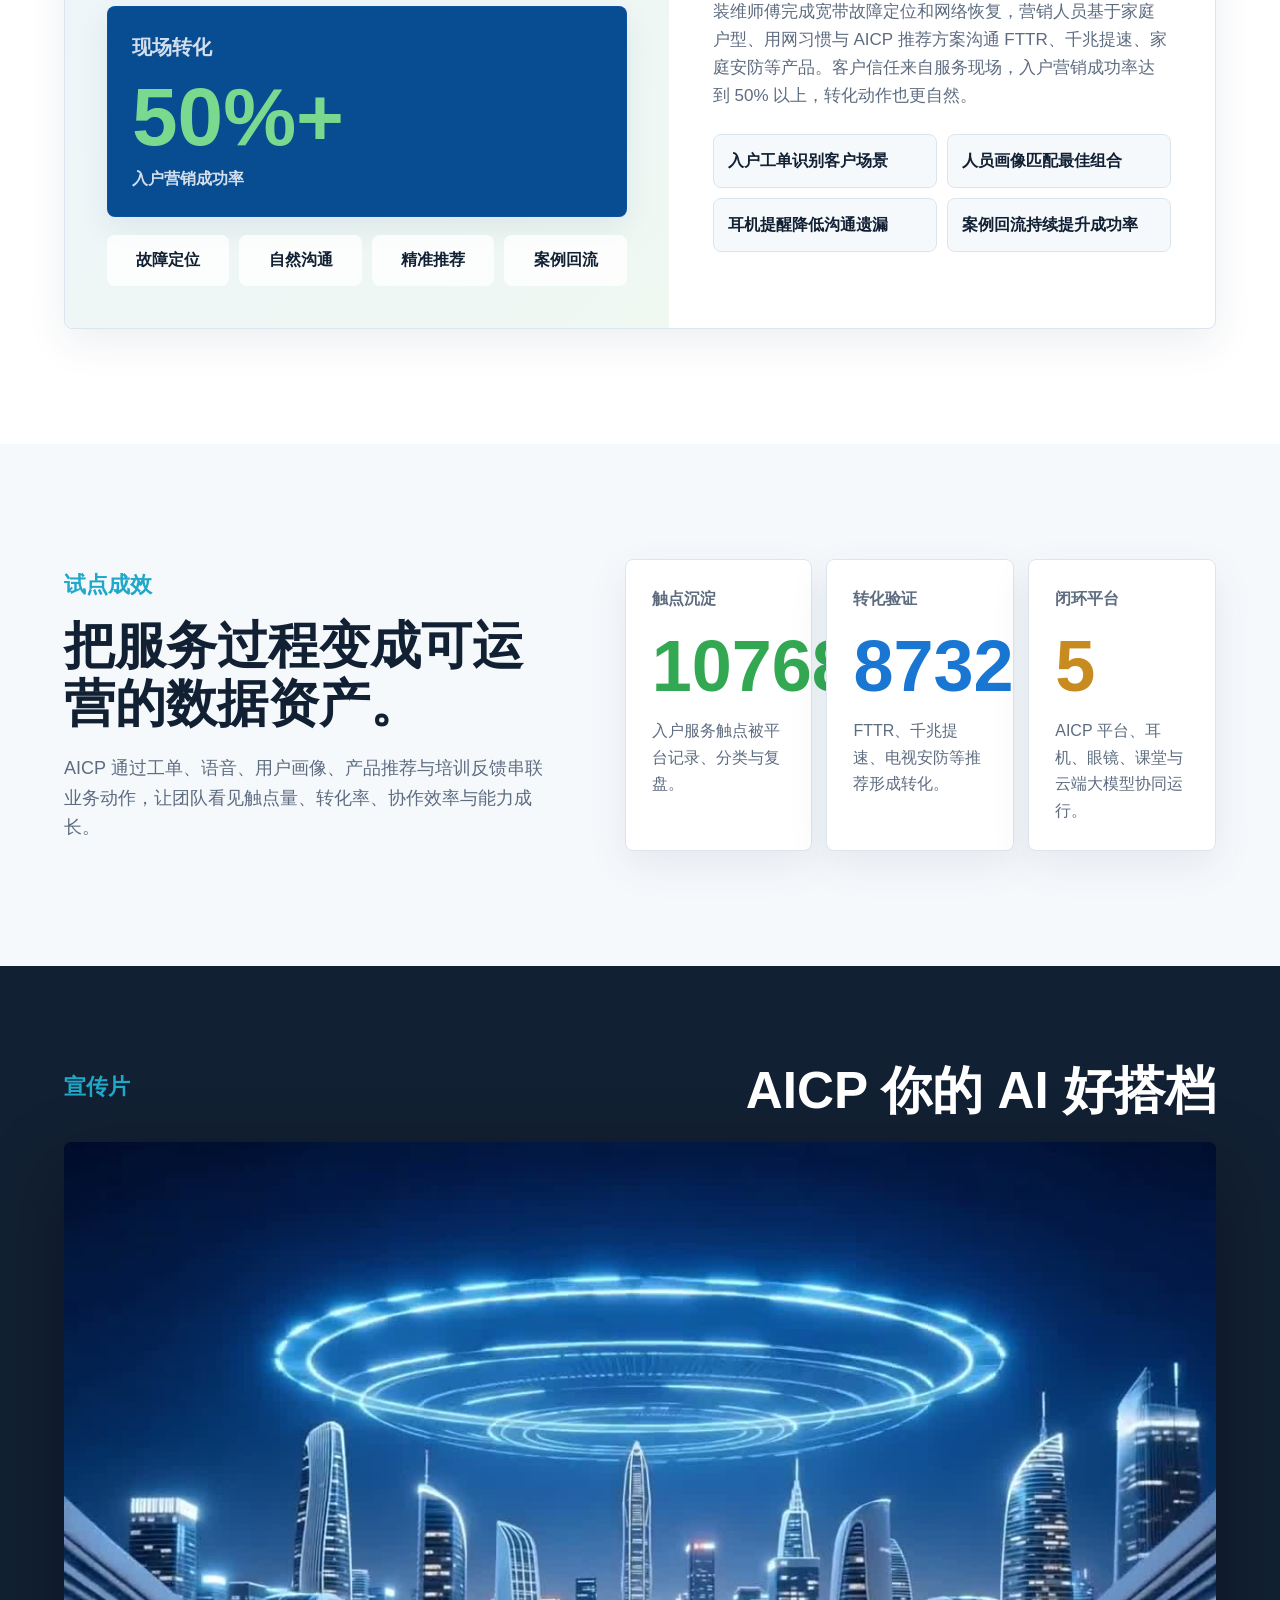
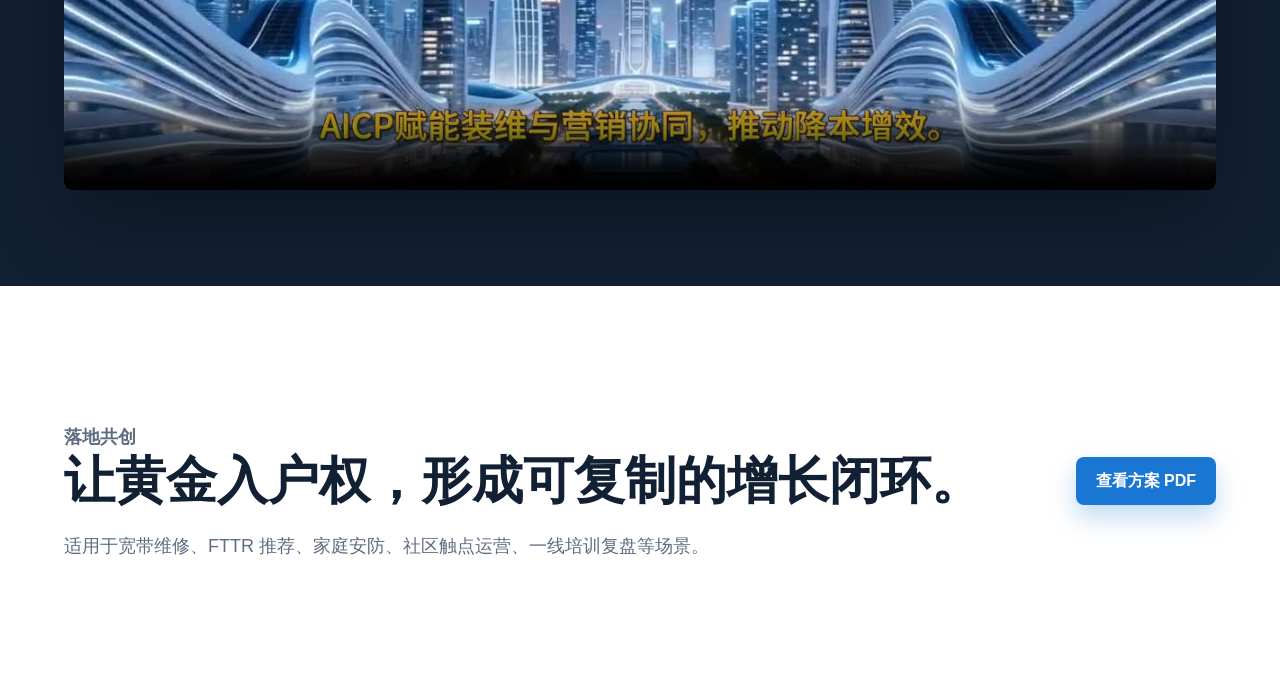
==== commit c01e1e40: "Update AICP hero video to 0504 version" ====
--- a/website/index.html
+++ b/website/index.html
@@ -35,9 +35,9 @@
           loop
           playsinline
           preload="auto"
-          poster="../image/AI耳机入户营销.png"
+          poster="../video/generated/hero/AICP宣传0504_hero_poster.jpg"
         >
-          <source src="../video/generated/hero/aicp_hero_earpiece_cloud_glasses_720p.mp4" type="video/mp4" />
+          <source src="../video/generated/hero/AICP宣传0504-无字幕_hero_web.mp4" type="video/mp4" />
         </video>
         <div class="hero-scrim" aria-hidden="true"></div>
         <div class="hero-content">
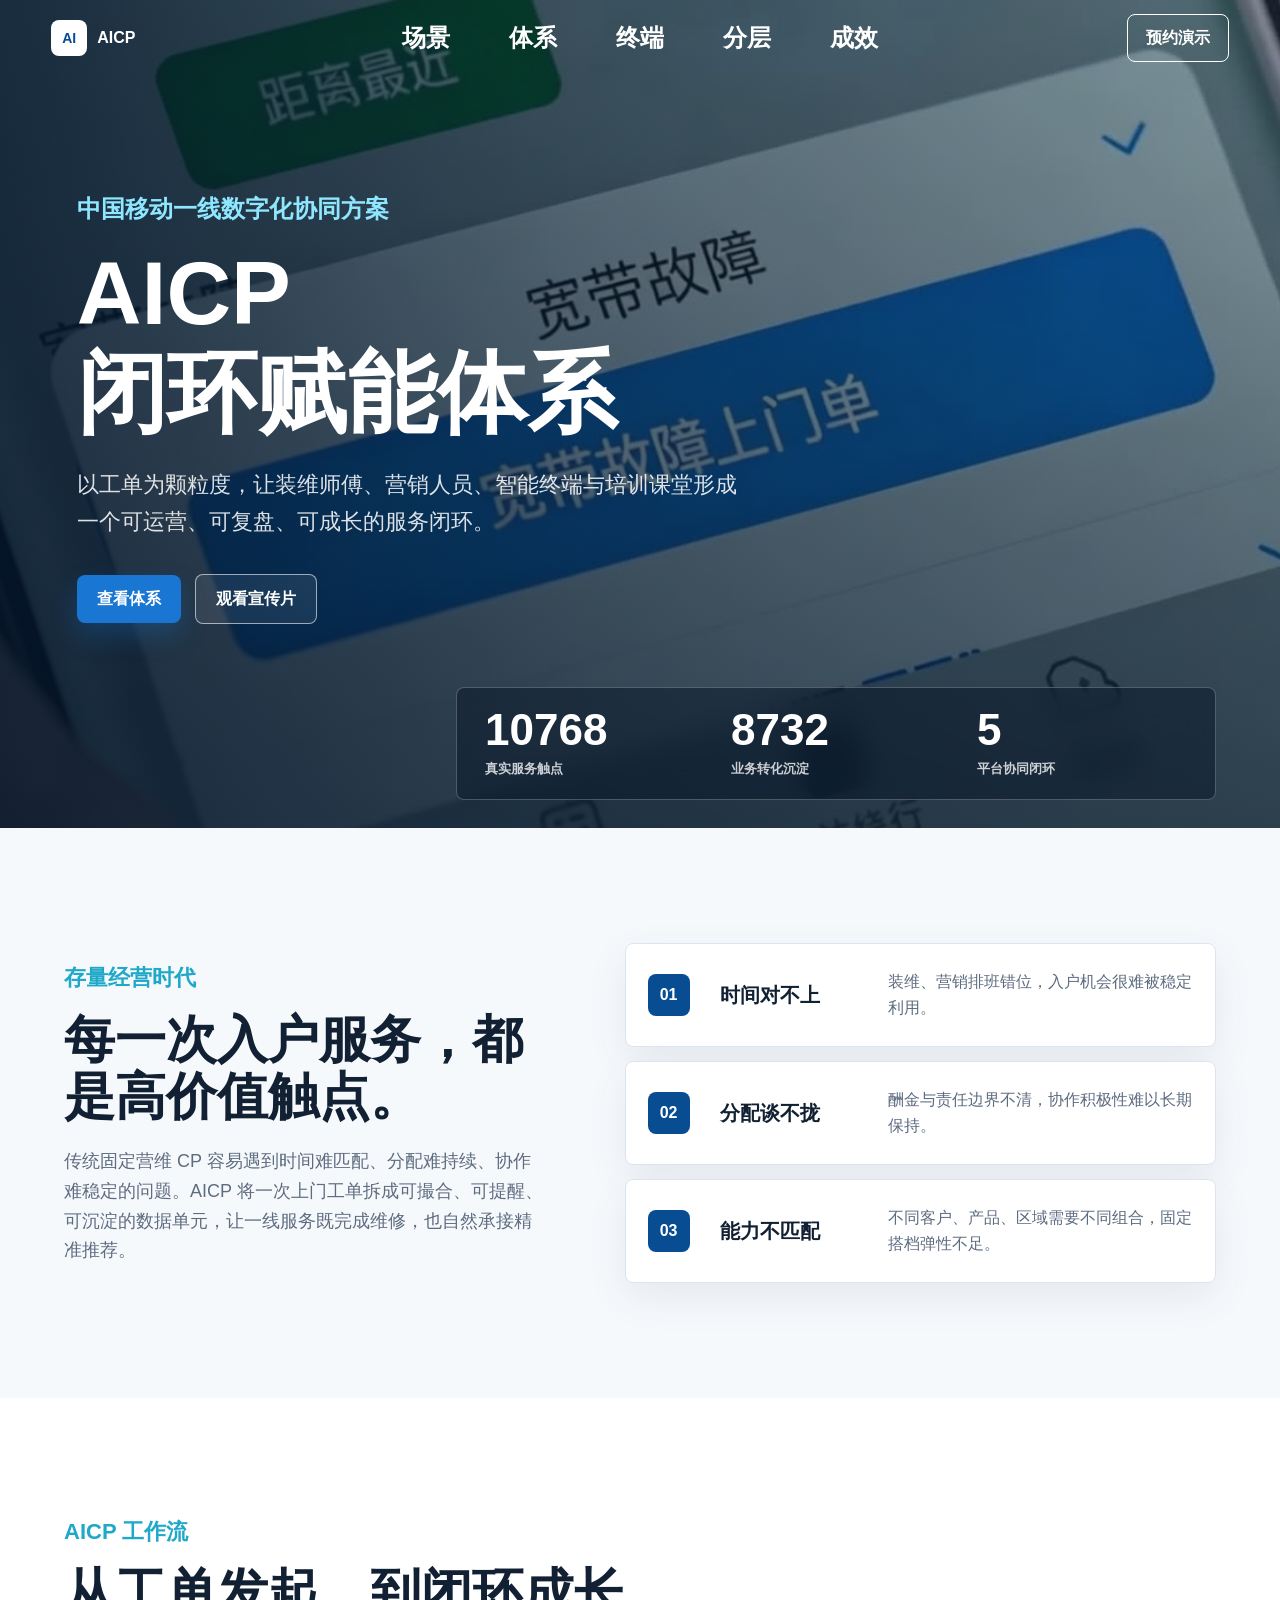
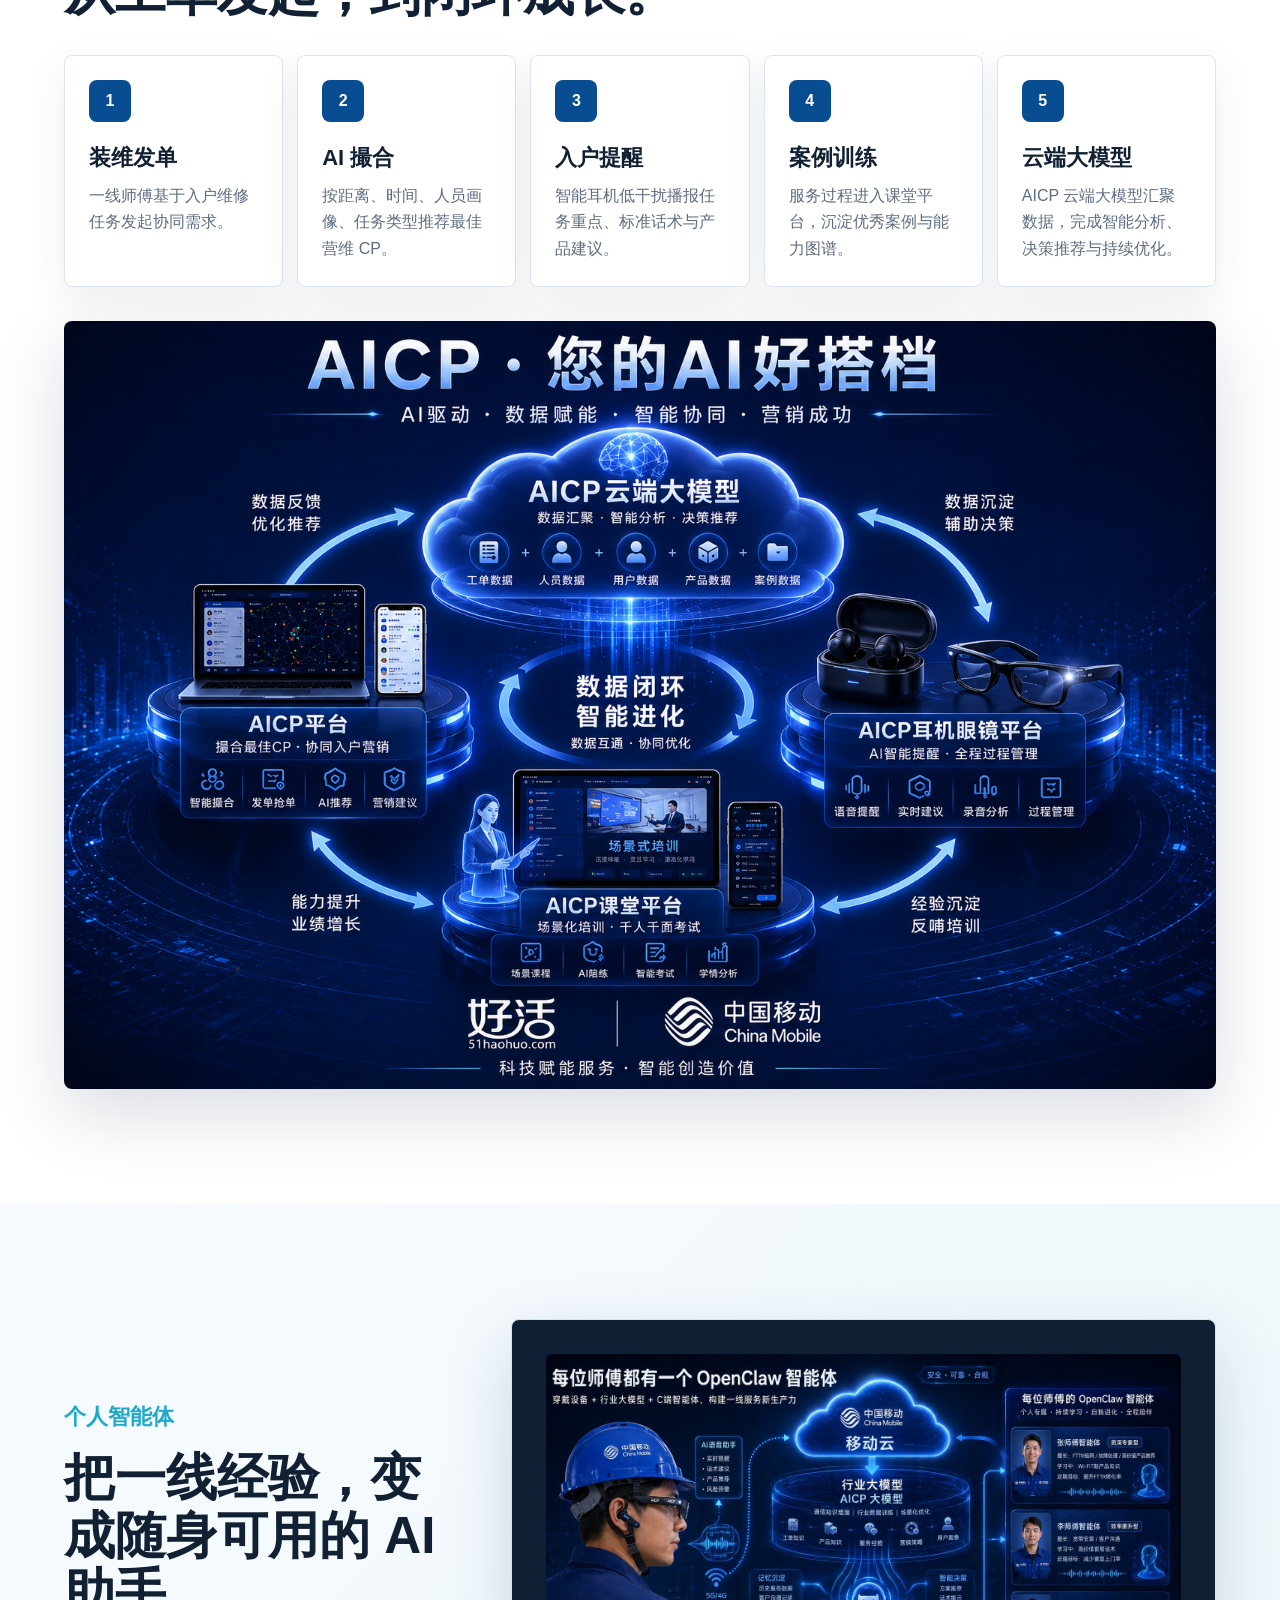
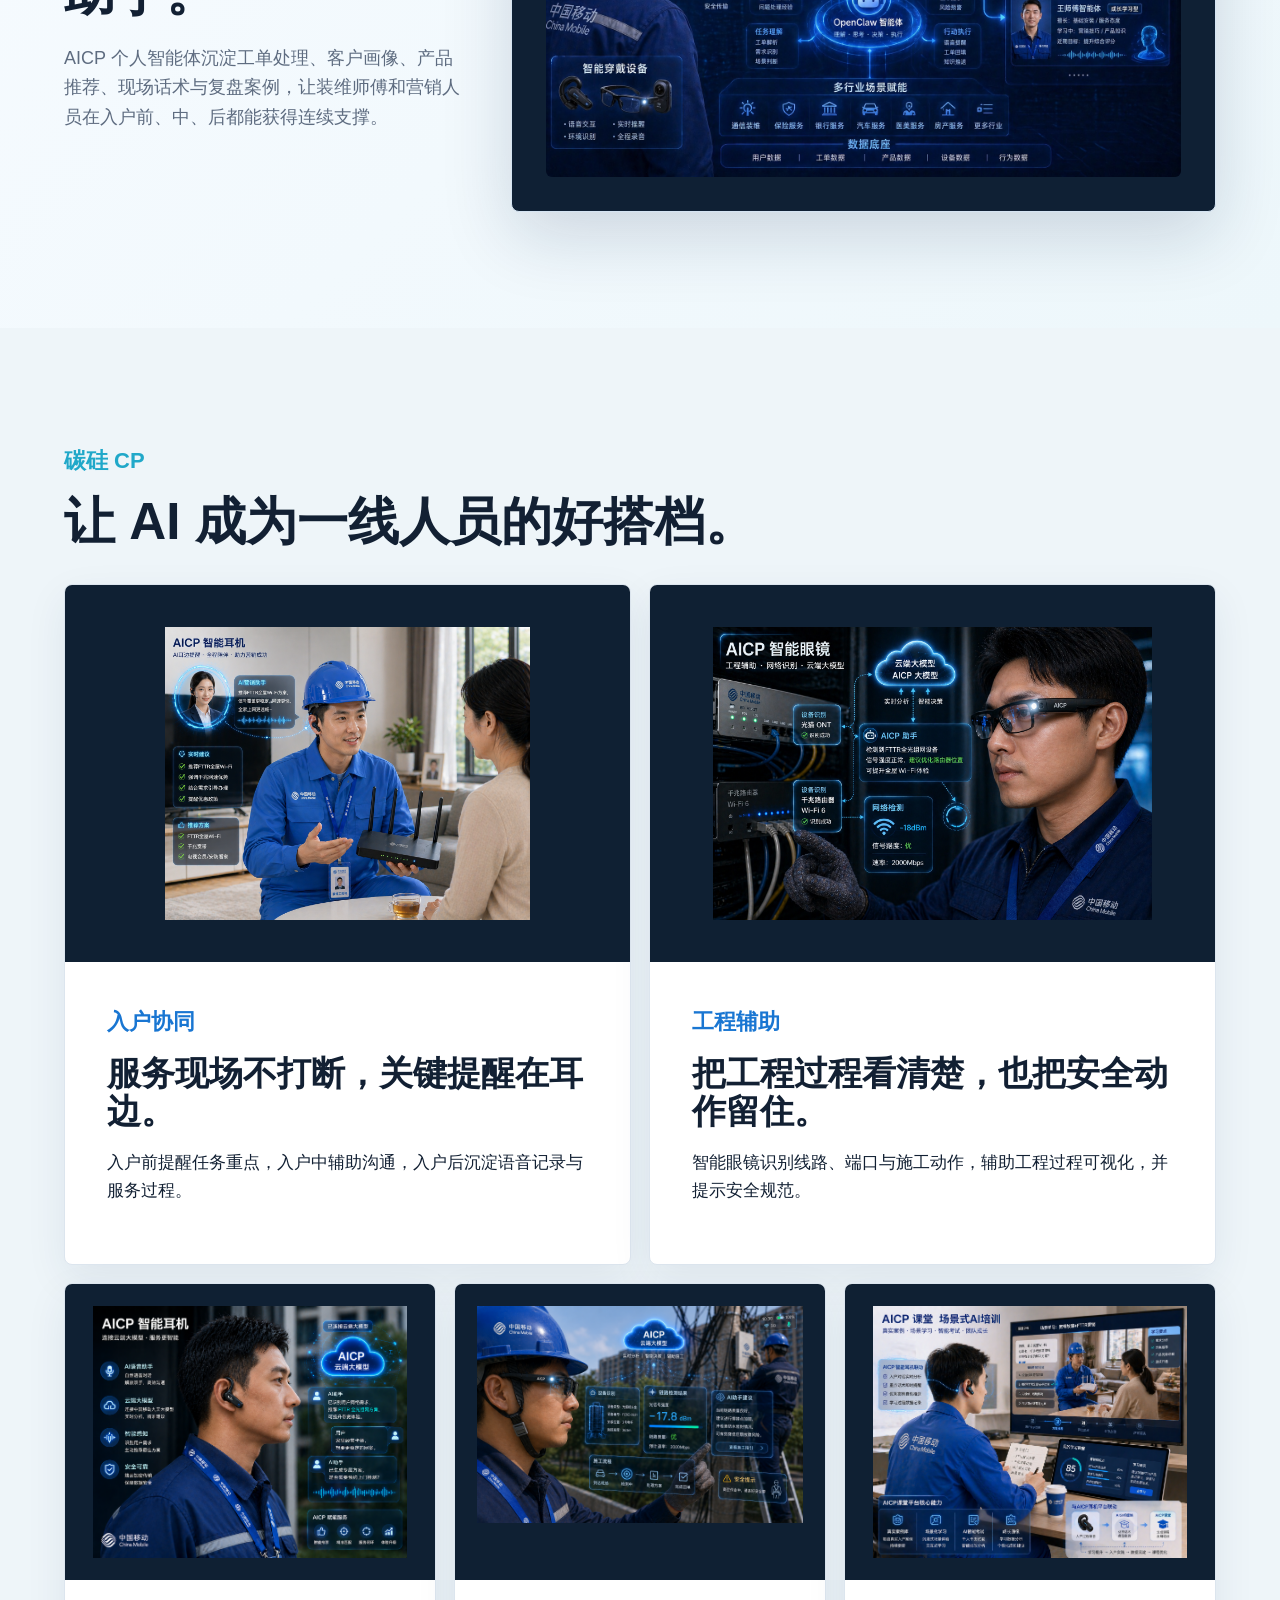
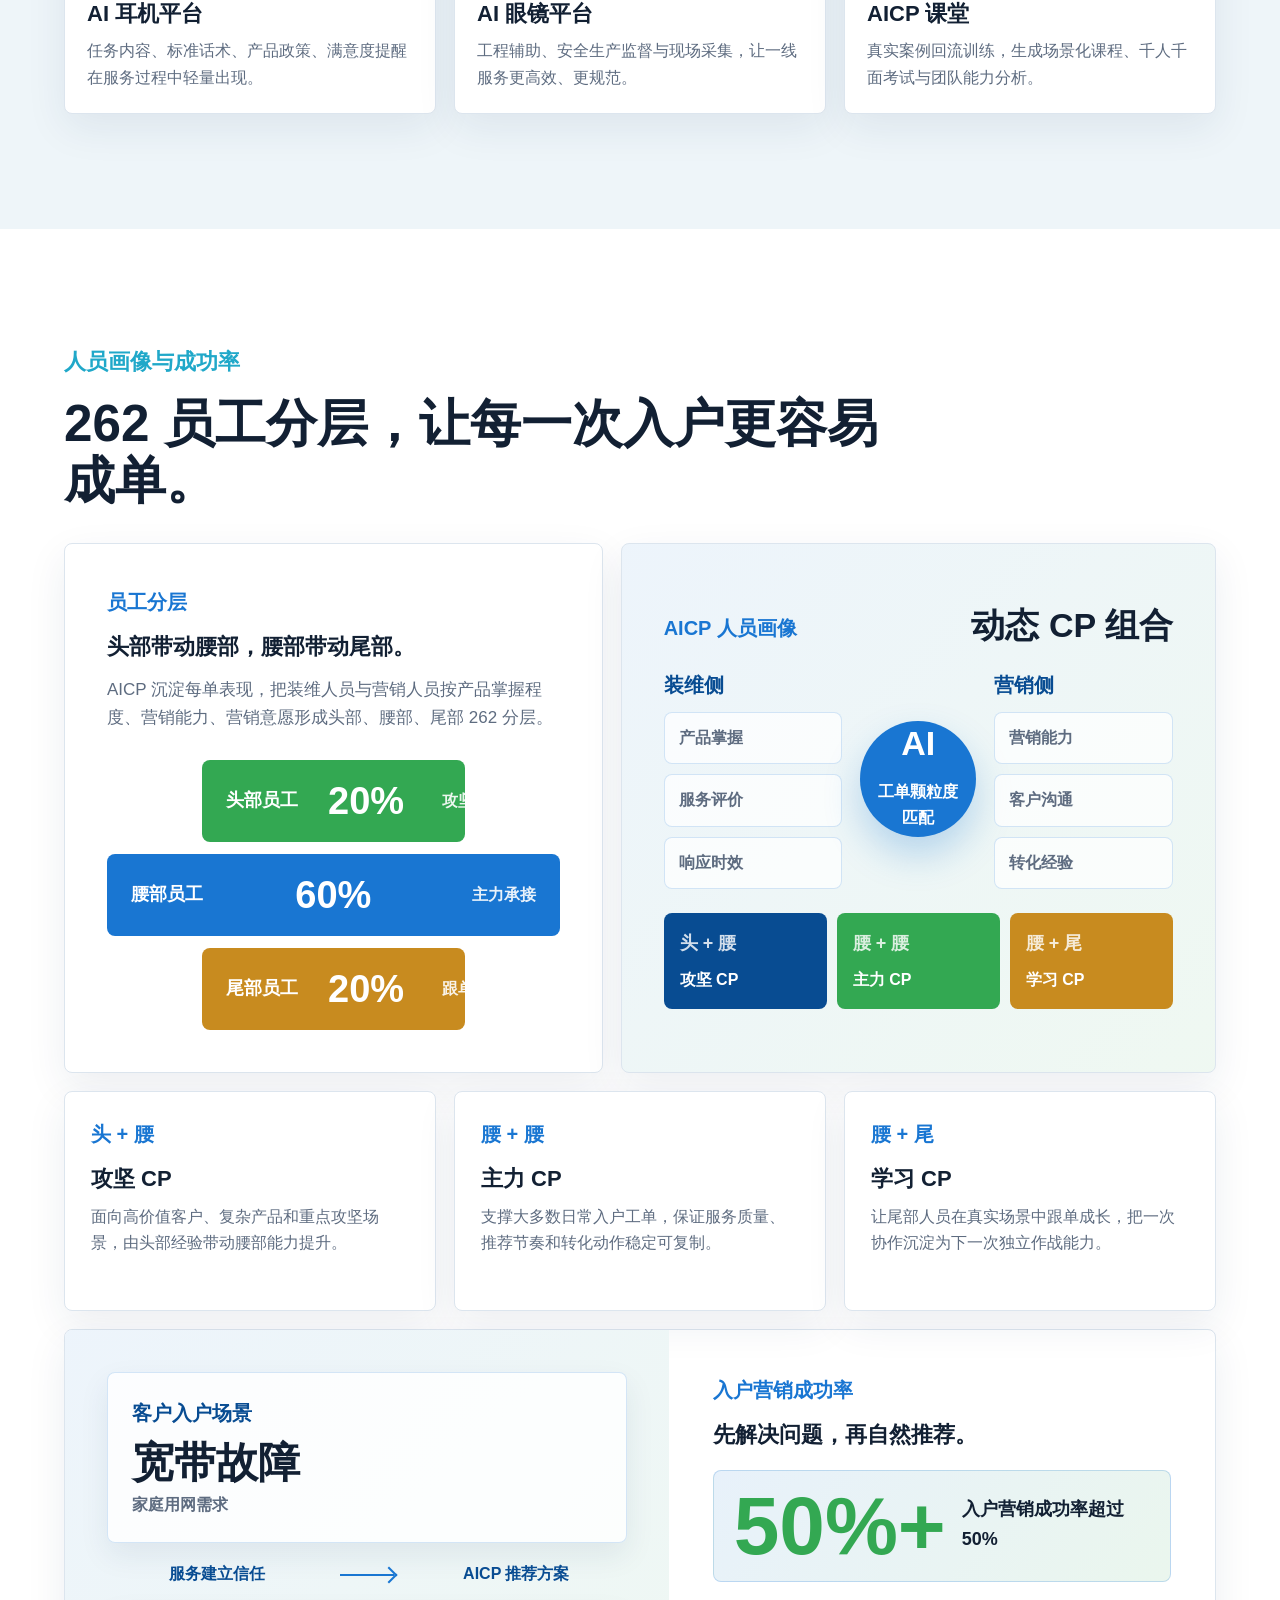
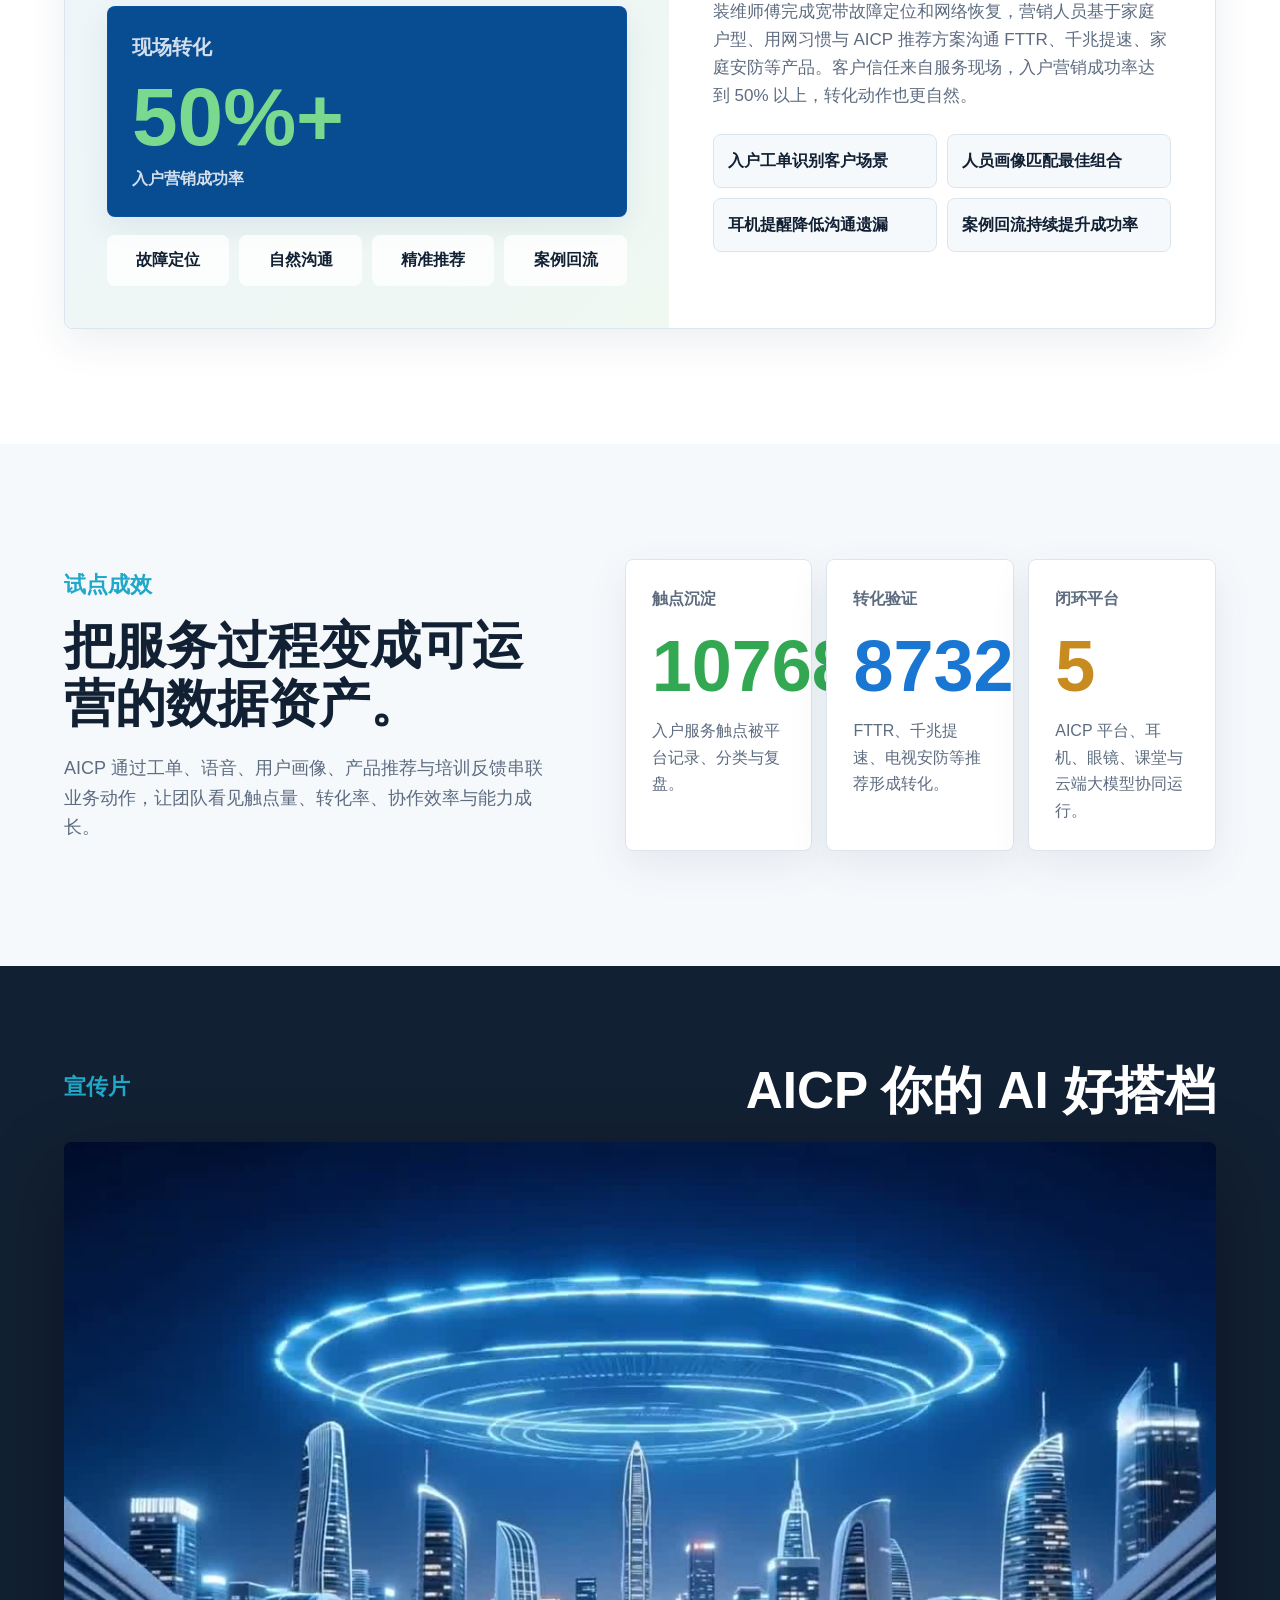
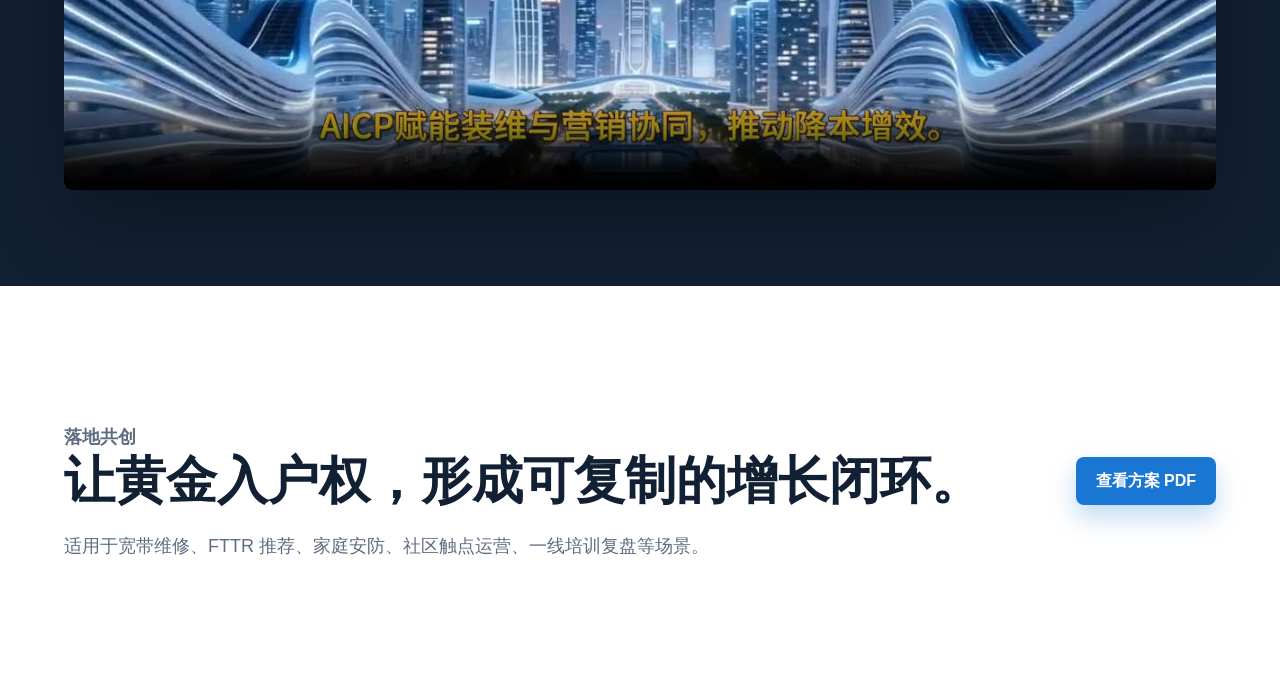
==== commit a1bda9ce: "Update hero video to selected AICP shots" ====
--- a/website/index.html
+++ b/website/index.html
@@ -35,9 +35,9 @@
           loop
           playsinline
           preload="auto"
-          poster="../video/generated/hero/AICP宣传0504_hero_poster.jpg"
+          poster="../video/generated/hero/aicp_hero_s02_s04_s06_s08_poster.jpg"
         >
-          <source src="../video/generated/hero/AICP宣传0504-无字幕_hero_web.mp4" type="video/mp4" />
+          <source src="../video/generated/hero/aicp_hero_s02_s04_s06_s08_no_subs.mp4" type="video/mp4" />
         </video>
         <div class="hero-scrim" aria-hidden="true"></div>
         <div class="hero-content">
